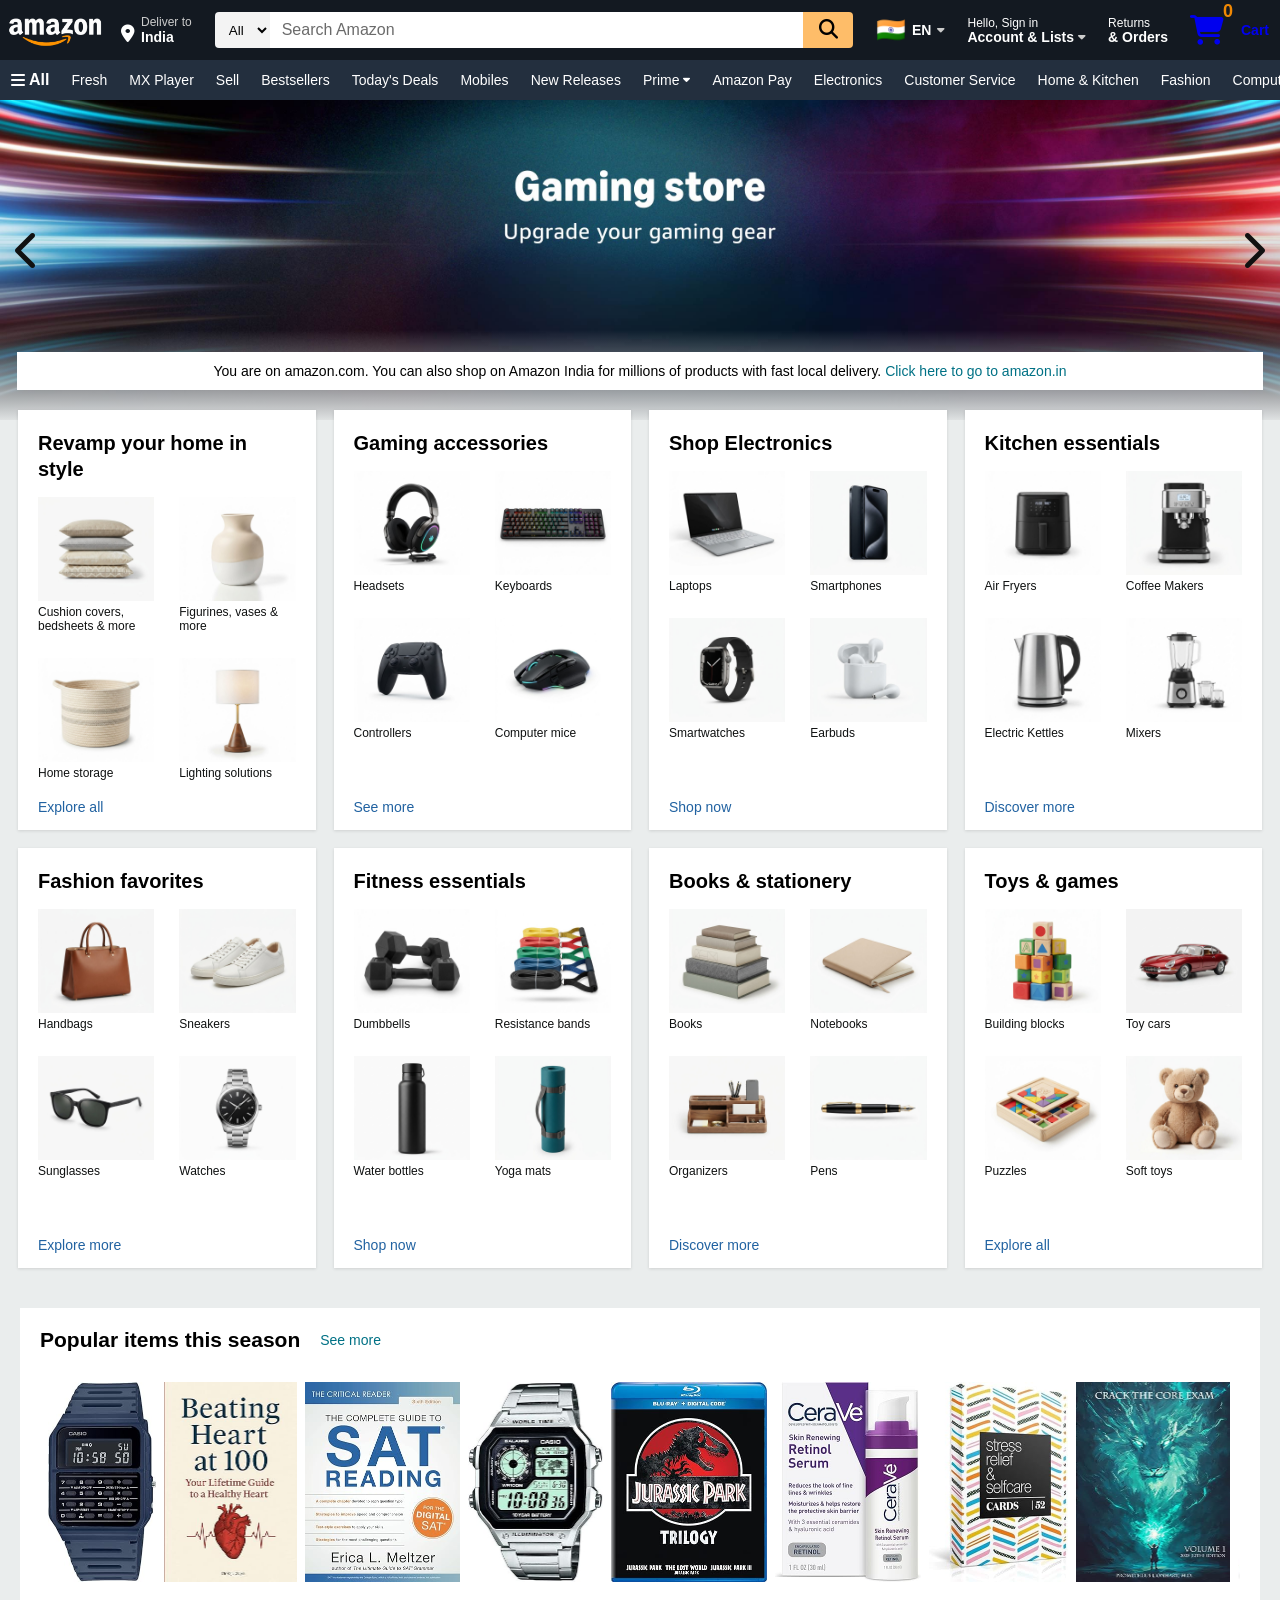
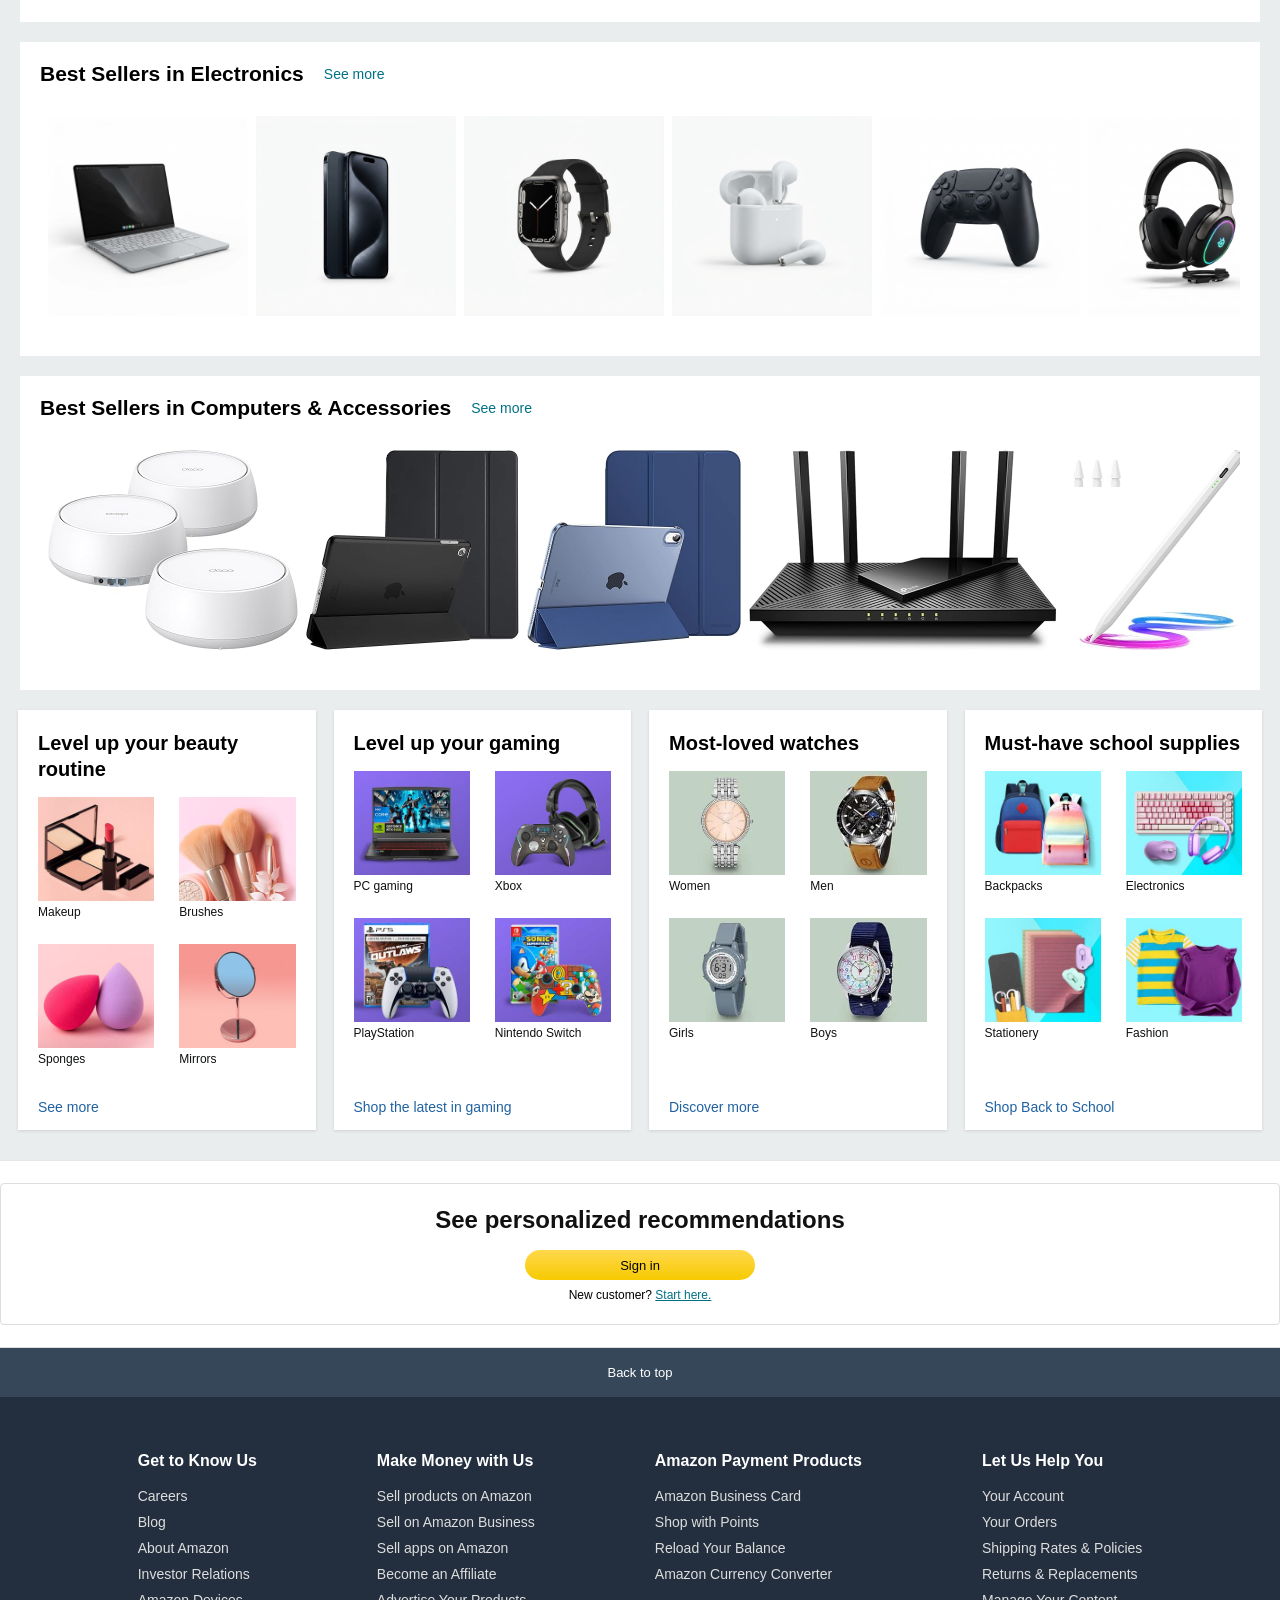
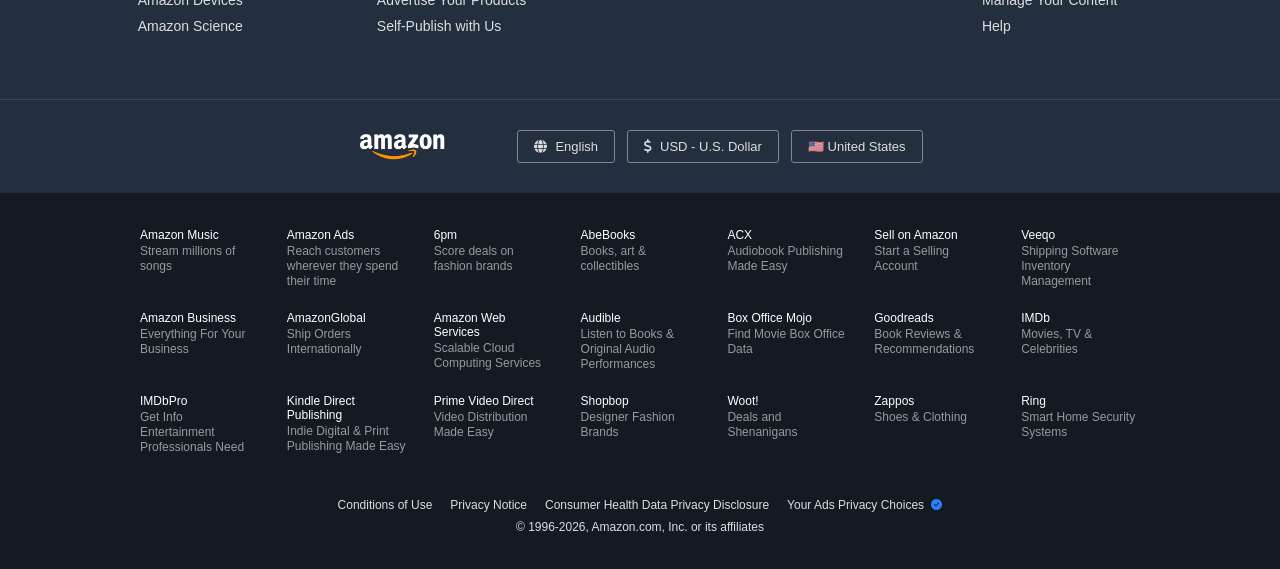
==== index.html @ 36f66cd0 "refactor: separate product data into dedicated products module" ====
<!DOCTYPE html>
<html lang="en">

<head>
    <meta charset="UTF-8">
    <meta name="viewport" content="width=device-width, initial-scale=1.0">
    <title>Amazon Clone</title>
    <link rel="stylesheet" href="css/common.css">
    <link rel="stylesheet" href="css/home.css">
    <link rel="stylesheet" href="https://cdnjs.cloudflare.com/ajax/libs/font-awesome/6.7.2/css/all.min.css">
</head>

<body>
    <!--Navbar Starts-->
    <div class="navbar">
        <div class="nav-logo border">
            <a href="#">
                <img src="assets/icons/amazon_logo.png" alt="Amazon Logo">
            </a>
        </div>

        <div class="nav-address nav-box border">

            <div class="address-icon">
                <i class="fa-solid fa-location-dot"></i>
            </div>

            <div class="address-text">

                <p class="add-first">
                    Deliver to
                </p>

                <p class="add-second">
                    India
                </p>

            </div>

        </div>

        <div class="nav-search">
            <select class="search-select">
                <option>All</option>
                <option>Electronics</option>
                <option>Books</option>
            </select>

            <input type="text" class="search-input" placeholder="Search Amazon">

            <button class="search-button">
                <i class="fa-solid fa-magnifying-glass"></i>
            </button>
        </div>

        <div class="nav-language nav-box border">
            <span class="lang-icon">
                🇮🇳
            </span>
            <span class="lang-text">EN</span>
            <span class="lang-dropdown">
                <i class="fa-solid fa-caret-down"></i>
            </span>

        </div>

        <div class="nav-item nav-box border">

            <p class="nav-small">
                Hello, Sign in
            </p>

            <p class="nav-large">
                <span>Account & Lists</span>
                <i class="fa-solid fa-caret-down"></i>
            </p>

        </div>

        <div class="nav-item nav-box border">

            <p class="nav-small">
                Returns
            </p>

            <p class="nav-large">
                & Orders
            </p>

        </div>

        <a href="cart.html" class="nav-cart nav-box border">

            <i class="fa-solid fa-cart-shopping"></i>

            <span id="cartCount" class="cart-count">
                0
            </span>

            <span class="cart-text">
                Cart
            </span>

        </a>


    </div>
    <!-- Navbar Ends -->

    <!-- Panel Starts here-->
    <div class="panel">
        <div class="panel-all border">
            <i class="fa-solid fa-bars"></i>
            <span>All</span>
        </div>
        <div class="panel-links">
            <div class="panel-option border">
                <span>Fresh</span>
            </div>
            <div class="panel-option border">
                <span>MX Player</span>
            </div>
            <div class="panel-option border">
                <span>Sell</span>
            </div>
            <div class="panel-option border">
                <span>Bestsellers</span>
            </div>
            <div class="panel-option border">
                <span>Today's Deals</span>
            </div>
            <div class="panel-option border">
                <span>Mobiles</span>
            </div>
            <div class="panel-option border">
                <span>New Releases</span>
            </div>
            <div class="panel-option border">
                <span>Prime</span>
                <i class="fa-solid fa-caret-down"></i>
            </div>
            <div class="panel-option border">
                <span>Amazon Pay</span>
            </div>
            <div class="panel-option border">
                <span>Electronics</span>
            </div>
            <div class="panel-option border">
                <span>Customer Service</span>
            </div>
            <div class="panel-option border">
                <span>Home & Kitchen</span>
            </div>
            <div class="panel-option border">
                <span>Fashion</span>
            </div>
            <div class="panel-option border">
                <span>Computers</span>
            </div>
            <div class="panel-option border">
                <span>Toys & Games</span>
            </div>
        </div>
    </div>
    <!-- Panel Ends here -->

    <!-- Hero Wrapper Starts -->
    <div class="hero-wrapper">
        <div class="hero-section">
            <div class="hero-slider" id="hero-slider">
                <div class="hero-slide" id="last-clone">
                    <img src="assets/banners/hero-toys.webp" class="hero-image">
                </div>
                <div class="hero-slide">
                    <img src="assets/banners/hero-gaming.webp" class="hero-image">
                </div>
                <div class="hero-slide">
                    <img src="assets/banners/hero-kitchen.webp" class="hero-image">
                </div>
                <div class="hero-slide">
                    <img src="assets/banners/hero-school.webp" class="hero-image">
                </div>
                <div class="hero-slide">
                    <img src="assets/banners/hero-toys.webp" class="hero-image">
                </div>
                <div class="hero-slide" id="first-clone">
                    <img src="assets/banners/hero-gaming.webp" class="hero-image">
                </div>
            </div>
            <button id="hero-left" class="hero-left">
                <i class="fa-solid fa-chevron-left"></i>
            </button>
            <button id="hero-right" class="hero-right">
                <i class="fa-solid fa-chevron-right"></i>
            </button>
        </div>
    </div>
    <div class="hero-message">
        <p>
            You are on amazon.com. You can also shop on Amazon India for millions of products with fast local delivery.
            <a href="#">Click here to go to amazon.in</a>
        </p>
    </div>

    <!-- Shop Section Starts here -->
    <div class="shop-section">
        <div class="shop-box">

            <h2 class="box-title">
                Revamp your home in style
            </h2>

            <div class="box-grid">

                <a href="#" class="box-item">
                    <img src="assets/categories/home-cushions.jpg" alt="Cushion Covers">
                    <p>Cushion covers, bedsheets & more</p>
                </a>

                <a href="#" class="box-item">
                    <img src="assets/categories/home-vase.jpg" alt="Decorative Vase">
                    <p>Figurines, vases & more</p>
                </a>

                <a href="#" class="box-item">
                    <img src="assets/categories/home-storage.jpg" alt="Home Storage">
                    <p>Home storage</p>
                </a>

                <a href="#" class="box-item">
                    <img src="assets/categories/home-lamp.jpg" alt="Lighting">
                    <p>Lighting solutions</p>
                </a>

            </div>

            <a href="#" class="box-footer">
                Explore all
            </a>

        </div>

        <div class="shop-box">
            <h2 class="box-title">
                Gaming accessories
            </h2>

            <div class="box-grid">

                <a href="#" class="box-item">
                    <img src="assets/categories/gaming-headset.jpg" alt="Gaming Headset">
                    <p>Headsets</p>
                </a>

                <a href="#" class="box-item">
                    <img src="assets/categories/gaming-keyboard.jpg" alt="Gaming Keyboard">
                    <p>Keyboards</p>
                </a>

                <a href="#" class="box-item">
                    <img src="assets/categories/gaming-controller.jpg" alt="Gaming Controller">
                    <p>Controllers</p>
                </a>

                <a href="#" class="box-item">
                    <img src="assets/categories/gaming-mouse.jpg" alt="Gaming Mouse">
                    <p>Computer mice</p>
                </a>

            </div>

            <a href="#" class="box-footer">
                See more
            </a>


        </div>
        <div class="shop-box">
            <h2 class="box-title">
                Shop Electronics
            </h2>

            <div class="box-grid">

                <a href="#" class="box-item">
                    <img src="assets/categories/electronics-laptop.jpg" alt="">
                    <p>Laptops</p>
                </a>

                <a href="#" class="box-item">
                    <img src="assets/categories/electronics-smartphone.jpg" alt="">
                    <p>Smartphones</p>
                </a>

                <a href="#" class="box-item">
                    <img src="assets/categories/electronics-smartwatch.jpg" alt="">
                    <p>Smartwatches</p>
                </a>

                <a href="#" class="box-item">
                    <img src="assets/categories/electronics-earbuds.jpg" alt="">
                    <p>Earbuds</p>
                </a>

            </div>

            <a href="#" class="box-footer">
                Shop now
            </a>


        </div>
        <div class="shop-box">
            <h2 class="box-title">
                Kitchen essentials
            </h2>

            <div class="box-grid">

                <a href="#" class="box-item">
                    <img src="assets/categories/appliance-air-fryer.jpg" alt="">
                    <p>Air Fryers</p>
                </a>

                <a href="#" class="box-item">
                    <img src="assets/categories/appliance-coffee-maker.jpg" alt="">
                    <p>Coffee Makers</p>
                </a>

                <a href="#" class="box-item">
                    <img src="assets/categories/appliance-kettle.jpg" alt="">
                    <p>Electric Kettles</p>
                </a>

                <a href="#" class="box-item">
                    <img src="assets/categories/appliance-mixer.jpg" alt="">
                    <p>Mixers</p>
                </a>

            </div>

            <a href="#" class="box-footer">
                Discover more
            </a>

        </div>
        <div class="shop-box">
            <h2 class="box-title">
                Fashion favorites
            </h2>

            <div class="box-grid">

                <a href="#" class="box-item">
                    <img src="assets/categories/fashion-handbag.jpg" alt="">
                    <p>Handbags</p>
                </a>

                <a href="#" class="box-item">
                    <img src="assets/categories/fashion-sneakers.jpg" alt="">
                    <p>Sneakers</p>
                </a>

                <a href="#" class="box-item">
                    <img src="assets/categories/fashion-sunglasses.jpg" alt="">
                    <p>Sunglasses</p>
                </a>

                <a href="#" class="box-item">
                    <img src="assets/categories/fashion-watch.jpg" alt="">
                    <p>Watches</p>
                </a>

            </div>

            <a href="#" class="box-footer">
                Explore more
            </a>


        </div>
        <div class="shop-box">
            <h2 class="box-title">
                Fitness essentials
            </h2>

            <div class="box-grid">

                <a href="#" class="box-item">
                    <img src="assets/categories/fitness-dumbbells.jpg" alt="Dumbbells">
                    <p>Dumbbells</p>
                </a>

                <a href="#" class="box-item">
                    <img src="assets/categories/fitness-resistance-bands.jpg" alt="Resistance Bands">
                    <p>Resistance bands</p>
                </a>

                <a href="#" class="box-item">
                    <img src="assets/categories/fitness-water-bottle.jpg" alt="Water Bottle">
                    <p>Water bottles</p>
                </a>

                <a href="#" class="box-item">
                    <img src="assets/categories/fitness-yoga-mat.jpg" alt="Yoga Mat">
                    <p>Yoga mats</p>
                </a>

            </div>

            <a href="#" class="box-footer">
                Shop now
            </a>


        </div>
        <div class="shop-box">
            <h2 class="box-title">
                Books & stationery
            </h2>

            <div class="box-grid">

                <a href="#" class="box-item">
                    <img src="assets/categories/books-hardcover.jpg" alt="">
                    <p>Books</p>
                </a>

                <a href="#" class="box-item">
                    <img src="assets/categories/books-notebook.jpg" alt="">
                    <p>Notebooks</p>
                </a>


                <a href="#" class="box-item">
                    <img src="assets/categories/books-organizer.jpg" alt="">
                    <p>Organizers</p>
                </a>


                <a href="#" class="box-item">

                    <img src="assets/categories/books-pen.jpg" alt="">
                    <p>Pens</p>
                </a>


            </div>

            <a href="#" class="box-footer">
                Discover more
            </a>

        </div>
        <div class="shop-box">
            <h2 class="box-title">
                Toys & games
            </h2>

            <div class="box-grid">

                <a href="#" class="box-item">
                    <img src="assets/categories/toys-blocks.jpg" alt="">
                    <p>Building blocks</p>
                </a>

                <a href="#" class="box-item">
                    <img src="assets/categories/toys-car.jpg" alt="">
                    <p>Toy cars</p>
                </a>


                <a href="#" class="box-item">
                    <img src="assets/categories/toys-puzzle.jpg" alt="">
                    <p>Puzzles</p>
                </a>


                <a href="#" class="box-item">
                    <img src="assets/categories/toys-teddy.jpg" alt="">
                    <p>Soft toys</p>
                </a>


            </div>

            <a href="#" class="box-footer">

                Explore all
            </a>


        </div>
    </div>
    <!-- Shop Section Ends here -->

    <!-- Product Slider Starts -->
    <section class="product-slider">
        <div class="slider-header">
            <h2>Popular items this season</h2>
            <a href="#">See more</a>
        </div>

        <button class="slider-btn slider-left" id="popular-left">
            &#10094;
        </button>

        <div class="slider-track" id="popular-slider">

            <img src="assets/carousel/2.jpg" alt="">
            <img src="assets/carousel/3.jpg" alt="">
            <img src="assets/carousel/4.jpg" alt="">
            <img src="assets/carousel/5.jpg" alt="">
            <img src="assets/carousel/6.jpg" alt="">
            <img src="assets/carousel/7.jpg" alt="">
            <img src="assets/carousel/1.jpg" alt="">
            <img src="assets/carousel/8.jpg" alt="">
            <img src="assets/carousel/9.jpg" alt="">
            <img src="assets/carousel/10.jpg" alt="">
            <img src="assets/carousel/11.jpg" alt="">
            <img src="assets/carousel/12.jpg" alt="">
            <img src="assets/carousel/13.jpg" alt="">

        </div>

        <button class="slider-btn slider-right" id="popular-right">
            &#10095;
        </button>

    </section>

    <section class="product-slider">
        <div class="slider-header">
            <h2>Best Sellers in Electronics</h2>
            <a href="#">See more</a>
        </div>

        <button class="slider-btn slider-left" id="electronics-left">
            &#10094;
        </button>

        <div class="slider-track" id="electronics-slider">

            <img src="assets/categories/electronics-laptop.jpg" alt="">
            <img src="assets/categories/electronics-smartphone.jpg" alt="">
            <img src="assets/categories/electronics-smartwatch.jpg" alt="">
            <img src="assets/categories/electronics-earbuds.jpg" alt="">
            <img src="assets/categories/gaming-controller.jpg" alt="">
            <img src="assets/categories/gaming-headset.jpg" alt="">
            <img src="assets/categories/gaming-keyboard.jpg" alt="">
            <img src="assets/categories/gaming-mouse.jpg" alt="">

        </div>

        <button class="slider-btn slider-right" id="electronics-right">
            &#10095;
        </button>

    </section>

    <section class="product-slider">
        <div class="slider-header">
            <h2>Best Sellers in Computers & Accessories</h2>
            <a href="#">See more</a>
        </div>

        <button class="slider-btn slider-left" id="computers-left">
            &#10094;
        </button>

        <div class="slider-track" id="computers-slider">
            <img src="assets/carousel/14.jpg" alt="">
            <img src="assets/carousel/15.jpg" alt="">
            <img src="assets/carousel/16.jpg" alt="">
            <img src="assets/carousel/17.jpg" alt="">
            <img src="assets/ciarousel/18.jpg" alt="">
            <img src="assets/carousel/19.jpg" alt="">
            <img src="assets/carousel/20.jpg" alt="">
            <img src="assets/carousel/21.jpg" alt="">
            <img src="assets/carousel/22.jpg" alt="">
            <img src="assets/carousel/23.jpg" alt="">
            <img src="assets/carousel/24.jpg" alt="">
            <img src="assets/carousel/25.jpg" alt="">
            <img src="assets/carousel/26.jpg" alt="">
            <img src="assets/carousel/27.jpg" alt="">
            <img src="assets/carousel/28.jpg" alt="">
            <img src="assets/carousel/29.jpg" alt="">
            <img src="assets/carousel/30.jpg" alt="">
            <img src="assets/carousel/31.jpg" alt="">
            <img src="assets/carousel/32.jpg" alt="">
            <img src="assets/carousel/33.jpg" alt="">
            <img src="assets/carousel/34.jpg" alt="">
            <img src="assets/carousel/35.jpg" alt="">
            <img src="assets/carousel/36.jpg" alt="">

        </div>

        <button class="slider-btn slider-right" id="computers-right">
            &#10095;
        </button>

    </section>

    <!-- Product Slider Ends -->

    <!-- Shop section-->
    <section class="shop-section">
        <div class="shop-box">
            <h2 class="box-title">Level up your beauty routine</h2>

            <div class="box-grid">

                <a href="#" class="box-item">
                    <img src="assets/categories/boxes/makeup.jpg" alt="">
                    <p>Makeup</p>
                </a>

                <a href="#" class="box-item">
                    <img src="assets/categories/boxes/brushes.jpg" alt="">
                    <p>Brushes</p>
                </a>

                <a href="#" class="box-item">
                    <img src="assets/categories/boxes/sponges.jpg" alt="">
                    <p>Sponges</p>
                </a>

                <a href="#" class="box-item">
                    <img src="assets/categories/boxes/mirrors.jpg" alt="">
                    <p>Mirrors</p>
                </a>

            </div>

            <a href="#" class="box-footer">See more</a>
        </div>

        <div class="shop-box">
            <h2 class="box-title">Level up your gaming</h2>

            <div class="box-grid">

                <a href="#" class="box-item">
                    <img src="assets/categories/boxes/pc-gaming.jpg" alt="">
                    <p>PC gaming</p>
                </a>

                <a href="#" class="box-item">
                    <img src="assets/categories/boxes/xbox.jpg" alt="">
                    <p>Xbox</p>
                </a>

                <a href="#" class="box-item">
                    <img src="assets/categories/boxes/playstation.jpg" alt="">
                    <p>PlayStation</p>
                </a>

                <a href="#" class="box-item">
                    <img src="assets/categories/boxes/nintendo-switch.jpg" alt="">
                    <p>Nintendo Switch</p>
                </a>

            </div>

            <a href="#" class="box-footer">Shop the latest in gaming</a>
        </div>

        <div class="shop-box">
            <h2 class="box-title">Most-loved watches</h2>

            <div class="box-grid">

                <a href="#" class="box-item">
                    <img src="assets/categories/boxes/women.jpg" alt="">
                    <p>Women</p>
                </a>

                <a href="#" class="box-item">
                    <img src="assets/categories/boxes/men.jpg" alt="">
                    <p>Men</p>
                </a>

                <a href="#" class="box-item">
                    <img src="assets/categories/boxes/girls.jpg" alt="">
                    <p>Girls</p>
                </a>

                <a href="#" class="box-item">
                    <img src="assets/categories/boxes/boys.jpg" alt="">
                    <p>Boys</p>
                </a>

            </div>

            <a href="#" class="box-footer">Discover more</a>
        </div>

        <div class="shop-box">
            <h2 class="box-title">Must-have school supplies</h2>

            <div class="box-grid">

                <a href="#" class="box-item">
                    <img src="assets/categories/boxes/backpacks.jpg" alt="">
                    <p>Backpacks</p>
                </a>

                <a href="#" class="box-item">
                    <img src="assets/categories/boxes/electronics.jpg" alt="">
                    <p>Electronics</p>
                </a>

                <a href="#" class="box-item">
                    <img src="assets/categories/boxes/stationery.jpg" alt="">
                    <p>Stationery</p>
                </a>

                <a href="#" class="box-item">
                    <img src="assets/categories/boxes/fashion.jpg" alt="">
                    <p>Fashion</p>
                </a>

            </div>

            <a href="#" class="box-footer">Shop Back to School</a>
        </div>

    </section>
    <section class="signin-section">
        <div class="signin-box">
            <h2>See personalized recommendations</h2>
            <button>Sign in</button>
            <p>
                New customer?
                <a href="#">Start here.</a>
            </p>
        </div>
    </section>
    <!-- ================= FOOTER ================= -->
    <footer>
        <div class="back-to-top">
            Back to top
        </div>
        <div class="footer-main">
            <div class="footer-column">
                <h3>Get to Know Us</h3>
                <a href="#">Careers</a>
                <a href="#">Blog</a>
                <a href="#">About Amazon</a>
                <a href="#">Investor Relations</a>
                <a href="#">Amazon Devices</a>
                <a href="#">Amazon Science</a>
            </div>
            <div class="footer-column">
                <h3>Make Money with Us</h3>
                <a href="#">Sell products on Amazon</a>
                <a href="#">Sell on Amazon Business</a>
                <a href="#">Sell apps on Amazon</a>
                <a href="#">Become an Affiliate</a>
                <a href="#">Advertise Your Products</a>
                <a href="#">Self-Publish with Us</a>
            </div>
            <div class="footer-column">
                <h3>Amazon Payment Products</h3>
                <a href="#">Amazon Business Card</a>
                <a href="#">Shop with Points</a>
                <a href="#">Reload Your Balance</a>
                <a href="#">Amazon Currency Converter</a>
            </div>
            <div class="footer-column">
                <h3>Let Us Help You</h3>
                <a href="#">Your Account</a>
                <a href="#">Your Orders</a>
                <a href="#">Shipping Rates & Policies</a>
                <a href="#">Returns & Replacements</a>
                <a href="#">Manage Your Content</a>
                <a href="#">Help</a>
            </div>
        </div>
        <div class="footer-middle">
            <div class="footer-logo">
                <img src="assets/icons/amazon_logo.png" alt="Amazon Logo">
            </div>
            <div class="footer-options">
                <button class="footer-btn">
                    <i class="fa-solid fa-globe"></i>
                    English
                </button>
                <button class="footer-btn">
                    <i class="fa-solid fa-dollar-sign"></i>
                    USD - U.S. Dollar
                </button>
                <button class="footer-btn">
                    🇺🇸 United States
                </button>
            </div>
        </div>
        <div class="footer-services">
            <div class="services-grid">
                <div class="service">
                    <h4>Amazon Music</h4>
                    <p>Stream millions of songs</p>
                </div>
                <div class="service">
                    <h4>Amazon Ads</h4>
                    <p>Reach customers wherever they spend their time</p>
                </div>
                <div class="service">
                    <h4>6pm</h4>
                    <p>Score deals on fashion brands</p>
                </div>
                <div class="service">
                    <h4>AbeBooks</h4>
                    <p>Books, art & collectibles</p>
                </div>
                <div class="service">
                    <h4>ACX</h4>
                    <p>Audiobook Publishing Made Easy</p>
                </div>
                <div class="service">
                    <h4>Sell on Amazon</h4>
                    <p>Start a Selling Account</p>
                </div>
                <div class="service">
                    <h4>Veeqo</h4>
                    <p>Shipping Software Inventory Management</p>
                </div>
                <div class="service">
                    <h4>Amazon Business</h4>
                    <p>Everything For Your Business</p>
                </div>
                <div class="service">
                    <h4>AmazonGlobal</h4>
                    <p>Ship Orders Internationally</p>
                </div>
                <div class="service">
                    <h4>Amazon Web Services</h4>
                    <p>Scalable Cloud Computing Services</p>
                </div>
                <div class="service">
                    <h4>Audible</h4>
                    <p>Listen to Books & Original Audio Performances</p>
                </div>
                <div class="service">
                    <h4>Box Office Mojo</h4>
                    <p>Find Movie Box Office Data</p>
                </div>
                <div class="service">
                    <h4>Goodreads</h4>
                    <p>Book Reviews & Recommendations</p>
                </div>
                <div class="service">
                    <h4>IMDb</h4>
                    <p>Movies, TV & Celebrities</p>
                </div>
                <div class="service">
                    <h4>IMDbPro</h4>
                    <p>Get Info Entertainment Professionals Need</p>
                </div>
                <div class="service">
                    <h4>Kindle Direct Publishing</h4>
                    <p>Indie Digital & Print Publishing Made Easy</p>
                </div>
                <div class="service">
                    <h4>Prime Video Direct</h4>
                    <p>Video Distribution Made Easy</p>
                </div>
                <div class="service">
                    <h4>Shopbop</h4>
                    <p>Designer Fashion Brands</p>
                </div>
                <div class="service">
                    <h4>Woot!</h4>
                    <p>Deals and Shenanigans</p>
                </div>
                <div class="service">
                    <h4>Zappos</h4>
                    <p>Shoes & Clothing</p>
                </div>
                <div class="service">
                    <h4>Ring</h4>
                    <p>Smart Home Security Systems</p>
                </div>
            </div>
        </div>
        <div class="footer-bottom">
            <div class="footer-bottom-links">
                <a href="#">Conditions of Use</a>
                <a href="#">Privacy Notice</a>
                <a href="#">Consumer Health Data Privacy Disclosure</a>
                <a href="#">Your Ads Privacy Choices <i class="fa-solid fa-circle-check"></i></a>
            </div>
            <p>
                © 1996-2026, Amazon.com, Inc. or its affiliates
            </p>
        </div>
    </footer>
    <script src="js/products.js"></script>
    <script src="js/common.js"></script>
    <script src="js/home.js"></script>
</body>

</html>
---- css/common.css ----
body {
   
    font-family: Arial, Helvetica, sans-serif;
}
* {
    margin: 0;
    padding: 0;
    box-sizing: border-box;
}
/*           NAVBAR            */
.navbar {
    display: flex;
    height: 60px;
    background-color: #131921;
    color: white;
}
.nav-logo{
    width:110px;
    height:60px;
    padding-top:4px;
    display:flex;
    justify-content:center;
    align-items:center;
}
.nav-logo a{
    display:flex;
    justify-content:center;
    align-items:center;
    width:100%;
    height:100%;
}
.nav-logo img{
    width:98px;
    height:auto;
    object-fit:contain;
    display:block;
}
.border {
    border: 1.5px solid transparent;
    border-radius: 2px;
}

.border:hover {
    border: 1.5px solid white;
    border-radius: 2px;

}

.nav-address{
    display:flex;
    align-items:center;
    padding:0 10px;
    cursor:pointer;
}.address-icon{
    color:white;
    font-size:18px;
    margin-right:6px;
    margin-top:8px;
}
.address-text{
    display:flex;
    flex-direction:column;
}
.add-first {
    color: #cccccc;
    font-size: 0.75rem;
}
.add-second {
    color: white;
    font-size: 0.875rem;
    font-weight: bold;
}
.nav-search {
    border: 2px solid transparent;
    display: flex;
    flex-grow: 1;
    height: 40px;
    margin: 0 10px;
    align-self: center;

}

.search-select {
    width: 55px;
    border: none;
    border-top-left-radius: 4px;
    border-bottom-left-radius: 4px;
    text-align: center;
    background-color: #f3f3f3;
    cursor: pointer;
}

.search-input {
    flex-grow: 1;
    border: none;
    padding: 0 12px;
    font-size: 1rem;
}

.search-input::placeholder {
    color: #6b6b6b;
}

.search-button {
    width: 50px;
    border: none;
    background-color: #febd69;
    border-top-right-radius: 4px;
    border-bottom-right-radius: 4px;
    font-size: 1.2rem;
    cursor: pointer;
}

.nav-search:hover {
    border-color: #f3a847;

}

.nav-language {
    display: flex;
    align-items: center;
    padding: 0 10px;
    cursor: pointer;
    gap: 6px;
    justify-content: center;
}

.lang-icon {
    font-size: 1.5rem;
}

.lang-text {
    font-weight: bold;
    font-size: 0.875rem;
}

.lang-dropdown {

    font-size: 0.75rem;
    color: #cccccc;
}

.nav-large {
    display: flex;
    align-items: center;
    justify-content: flex-start;
    gap: 4px;
    font-size: 14px;
    font-weight: 700;
    line-height: 15px;
}

.nav-large i {
    font-size: 0.75rem;
    color: #cccccc;
}

.nav-item {
    height: 60px;
    display: flex;
    flex-direction: column;
    justify-content: center;
    align-items: flex-start;
    padding: 0 10px;
    cursor: pointer;
    text-align: left;
}

.nav-small {
    font-size: 0.75rem;
    line-height:14px;
}

.nav-cart {
    display: flex;
    align-items: center;
    justify-content: center;
    padding: 0 10px;
    gap: 5px;
    cursor: pointer;
}
.cart-count{
    color:#F08804;
    font-size:18px;
    font-weight:700;
    margin-left:-6px;
    margin-right:3px;
    align-self:flex-start;
}
.cart-text {
    font-size: 0.875rem;
    font-weight: bold;


}

.nav-cart i {
    font-size: 30px;
}


.nav-box {
    height: 60px;
}
/*          NAVBAR           */
/*            PANEL          */
.panel {
    height: 40px;
    background-color: #232f3e;
    color: white;

    display: flex;
    align-items: center;
}

.panel-all {
    display: flex;
    align-items: center;
    gap: 4px;
    height: 100%;
    padding: 0 10px;
    cursor: pointer;

    font-weight: 600;

}

.panel-links {
    display: flex;
    align-items: center;
    height: 100%;
    flex-grow: 1;
}

.panel-option {
    display: flex;
    align-items: center;
    height: 100%;
    padding: 0 10px;
    cursor: pointer;
    font-size: 0.875rem;
    white-space: nowrap;
    gap: 4px;
}

.panel-option i {
    font-size: 0.7rem;
}
/*==========PANEL===========*/

/*================ FOOTER =================*/
.back-to-top{
    height:49px;
    background:#37475A;
    color:white;
    display:flex;
    justify-content:center;
    align-items:center;
    font-size:13px;
    cursor:pointer;
    transition:.2s;
}
.back-to-top:hover{
    background:#485769;
}
.footer-main{
    background:#232F3E;
    color:white;
    display:flex;
    justify-content:center;
    gap:120px;
    padding:55px 60px;
}
.footer-column{
    display:flex;
    flex-direction:column;
}
.footer-column h3{
    font-size:16px;
    font-weight:700;
    margin-bottom:18px;
}
.footer-column a{
    color:#DDDDDD;
    text-decoration:none;
    font-size:14px;
    margin-bottom:10px;
}
.footer-column a:hover{
    text-decoration:underline;
}
.footer-middle{
    background: #232F3E;
    border-top:1px solid #3a4553;
    display:flex;
    justify-content:center;
    align-items:center;
    gap:70px;
    padding: 30px 20px;
}
.footer-logo{
    display:flex;
    justify-content:center;
    align-items:center;
}
.footer-logo img{
    width:90px;
    height:auto;
    display: block;
}
.footer-options{
    display:flex;
    gap:12px;
}
.footer-btn{
    background:transparent;
    color:#DDD;
    border:1px solid #848688;
    border-radius:3px;
    padding: 8px 16px;
    cursor:pointer;
    font-size:13px;
    font-weight:400;
    display:flex;
    align-items:center;
    gap:8px;
}
.footer-btn:hover{
    border-color:white;
}
.footer-links{
    gap:90px;
}
.footer-services{
    background:#131A22;
    padding:35px 0 25px;
}
.services-grid{
    width:1000px;
    margin:auto;
    display:grid;
    grid-template-columns:repeat(7,1fr);
    gap:22px 28px;
}
.service{
    cursor:pointer
}
.service h4{
    color:white;
    font-size:12px;
    font-weight:400;
    margin-bottom:2px;
}
.service p{
    color:#999;
    font-size:12px;
    line-height:1.25;
}
.service:hover h4, .service:hover p{
    text-decoration:underline;
}
.footer-bottom{
    background:#131A22;
    text-align:center;
    padding:18px 0 35px;
}
.footer-bottom-links{
    display:flex;
    justify-content: center;
    align-items: center;
    gap: 18px;
    flex-wrap: wrap;
    margin-bottom: 8px;
}
.footer-bottom-links a{
    color:#DDD;
    font-size:12px;
    text-decoration: none;
}
.footer-bottom-links a:hover{
    text-decoration: underline;
}
.footer-bottom p{
    color:#DDD;
    font-size: 12px;
}
.footer-bottom i{
    color:#2A7FFF;
    margin-left:4px;
    font-size:11px;
}
---- css/home.css ----
body{
     background: #eaeded;
     }     /*======HERO SECTION========*/
.hero-wrapper{
    background:#eaeded;
    position:relative;
}
.hero-section{
    position:relative;
    height:320px;
    overflow:hidden;
}
.hero-slider{
    display:flex;
    height:100%;
    transition:transform .45s ease;
}
.hero-slide{
    min-width:100%;
    height:100%;
}
.hero-image{
    width:100%;
    height:100%;
    object-fit:cover;
    object-position:center top;
    display:block;
}
.hero-left,
.hero-right{
    position:absolute;
    top:0;
    width:55px;
    height:300px;
    border:none;
    background:transparent;
    display:flex;
    justify-content:center;
    align-items:center;
    cursor:pointer;
    color:#111;
    font-size:2.5rem;
    z-index:20;
}
.hero-left{
    left:0;
}
.hero-right{
    right:0;
}
.hero-section::after{
    content:"";
    position:absolute;
    left:0;
    right:0;
    bottom:0;
    height:90px;
    background:linear-gradient(
        to bottom,
        rgba(234,237,237,0),
        rgba(234,237,237,.95)
    );
}
.hero-message{
    width:97.4%;
    height:38px;
    margin:-68px auto 0;
    background:white;
    display:flex;
    justify-content:center;
    align-items:center;
    position:relative;
    z-index:5;
    font-size:14px;
}
.hero-message a {
    color: #007185;
    text-decoration: none;
}
.hero-message a:hover {
    color: #c7511f;
    text-decoration: underline;
}
/*=========HERO SECTION=========*/

/*=========SHOP SECTION=========*/
.shop-section {
    position: relative;
    margin-top: 20px;
    z-index: 10;
    display: grid;
    grid-template-columns: repeat(4, 1fr);
    gap: 18px;
    padding: 0 18px 20px;
    background: transparent;
}

.shop-box {
    display: flex;
    flex-direction: column;
    height: 420px;
    background-color: #fff;
    padding: 20px 20px 15px;
    box-shadow:
        0 1px 3px rgba(0, 0, 0, .12);
}

.box-title {
    font-size: 20px;
    line-height: 26px;
    font-weight: 550;
    margin-bottom: 15px;
    transition: .2s;
}

.shop-box:hover {
    transform: translateY(-2px);
}

.box-grid {
    display: grid;
    grid-template-columns: repeat(2, 1fr);
    gap: 25px;
    flex-grow: 1;
    align-content: start;


}

.box-item {
    display: block;
    text-decoration: none;
    color: #0f1111;

}

.box-item img {
    width: 100%;
    height: 104px;
    object-fit: cover;
    background: white;
    transition: transform 0.25s ease;

}

.box-item:hover img {
    transform: scale(1.02);
}

.box-item p {
    font-size: 0.75rem;
    margin-top: 4px;

}

.box-footer {
    display: inline-block;
    margin-top: auto;
    color: #2162A1;
    text-decoration: none;
    font-size: 14px;

}

.box-footer:hover {
    color: #c7511f;
    text-decoration: underline;
}

img {

    display: block;

}

a {

    text-decoration: none;

}
/*=======SHOP SECTION=======*/
/* ---------- Product Slider ---------- */
.product-slider {
    position: relative;
    overflow: hidden;
    background: #fff;
    margin: 20px;
    padding: 20px 20px 30px;
}
.slider-header {
    display: flex;
    align-items: center;
    gap: 20px;
    margin-bottom: 20px;
}
.slider-header h2 {
    font-size: 21px;
    font-weight: 700;
}
.slider-header a {
    color: #007185;
    font-size: 14px;
}
.slider-header a:hover {
    color: #C7511F;
    text-decoration: underline;
}
.slider-container {
    position: relative;
}
.slider-track {
    margin-top: 10px;
    display: flex;
    gap: 8px;
    overflow-x: auto;
    scroll-behavior: smooth;
    scrollbar-width: none;
    padding: 10px 8px;
}
.slider-track::-webkit-scrollbar {
    display: none;
}
.slider-track img{
    height: 200px;
    width: auto;
    object-fit: contain;
    flex-shrink: 0;
    cursor: pointer;
    transition: .25s;
}
.slider-track img:hover{
    transform:scale(1.03);
}
.slider-btn {
    position: absolute;
    top: 50%;
    transform: translateY(-50%);
    width: 40px;
    height: 100px;
    border-radius:8px;
    border: none;
    background: white;
    font-size: 30px;
    color:#111;
    display:flex;
    justify-content: center;
    align-items: center;
    box-shadow: 0 2px 8px rgba(0, 0, 0, .2);
    cursor: pointer;
    z-index: 20;
    opacity: 0;
    transition: opacity .2s;
}
.slider-left {
    left: 0;
}
.slider-right {
    right: 0;
}
.slider-btn i {
    font-size: 22px;
}
.product-slider:hover .slider-btn {
    opacity: 1;
}

.signin-section{
    background:#fff;
    border-top:1px solid #E7E7E7;
    border-bottom:1px solid #DDD;
    margin-top:10px;
    margin-bottom:0;
    padding:22px 0;
}
.signin-box{
    width:100%;
    margin:auto;
    border:1px solid #DDDDDD;
    border-radius:4px;
    padding:22px 0;
    text-align: center;
}
.signin-box h2{
    font-size:24px;
    font-weight:700;
    color:#111;
    margin-bottom:16px;
}
.signin-box button{
    width:230px;
    height:30px;
    border:none;
    border-radius:18px;
    background:linear-gradient(to bottom,#FFD84D,#F7CA00);
    font-size:13px;
    cursor:pointer;
}
.signin-box button:hover{
    background:linear-gradient(to bottom,#F7D94C,#F2C200);
}
.signin-box p{
    margin-top:8px;
    font-size:12px;
}
.signin-box a{
    color:#007185;
    text-decoration:underline;
}
.signin-box a:hover{
    text-decoration:underline;
}
.footer-top{
    margin-top:0;
}
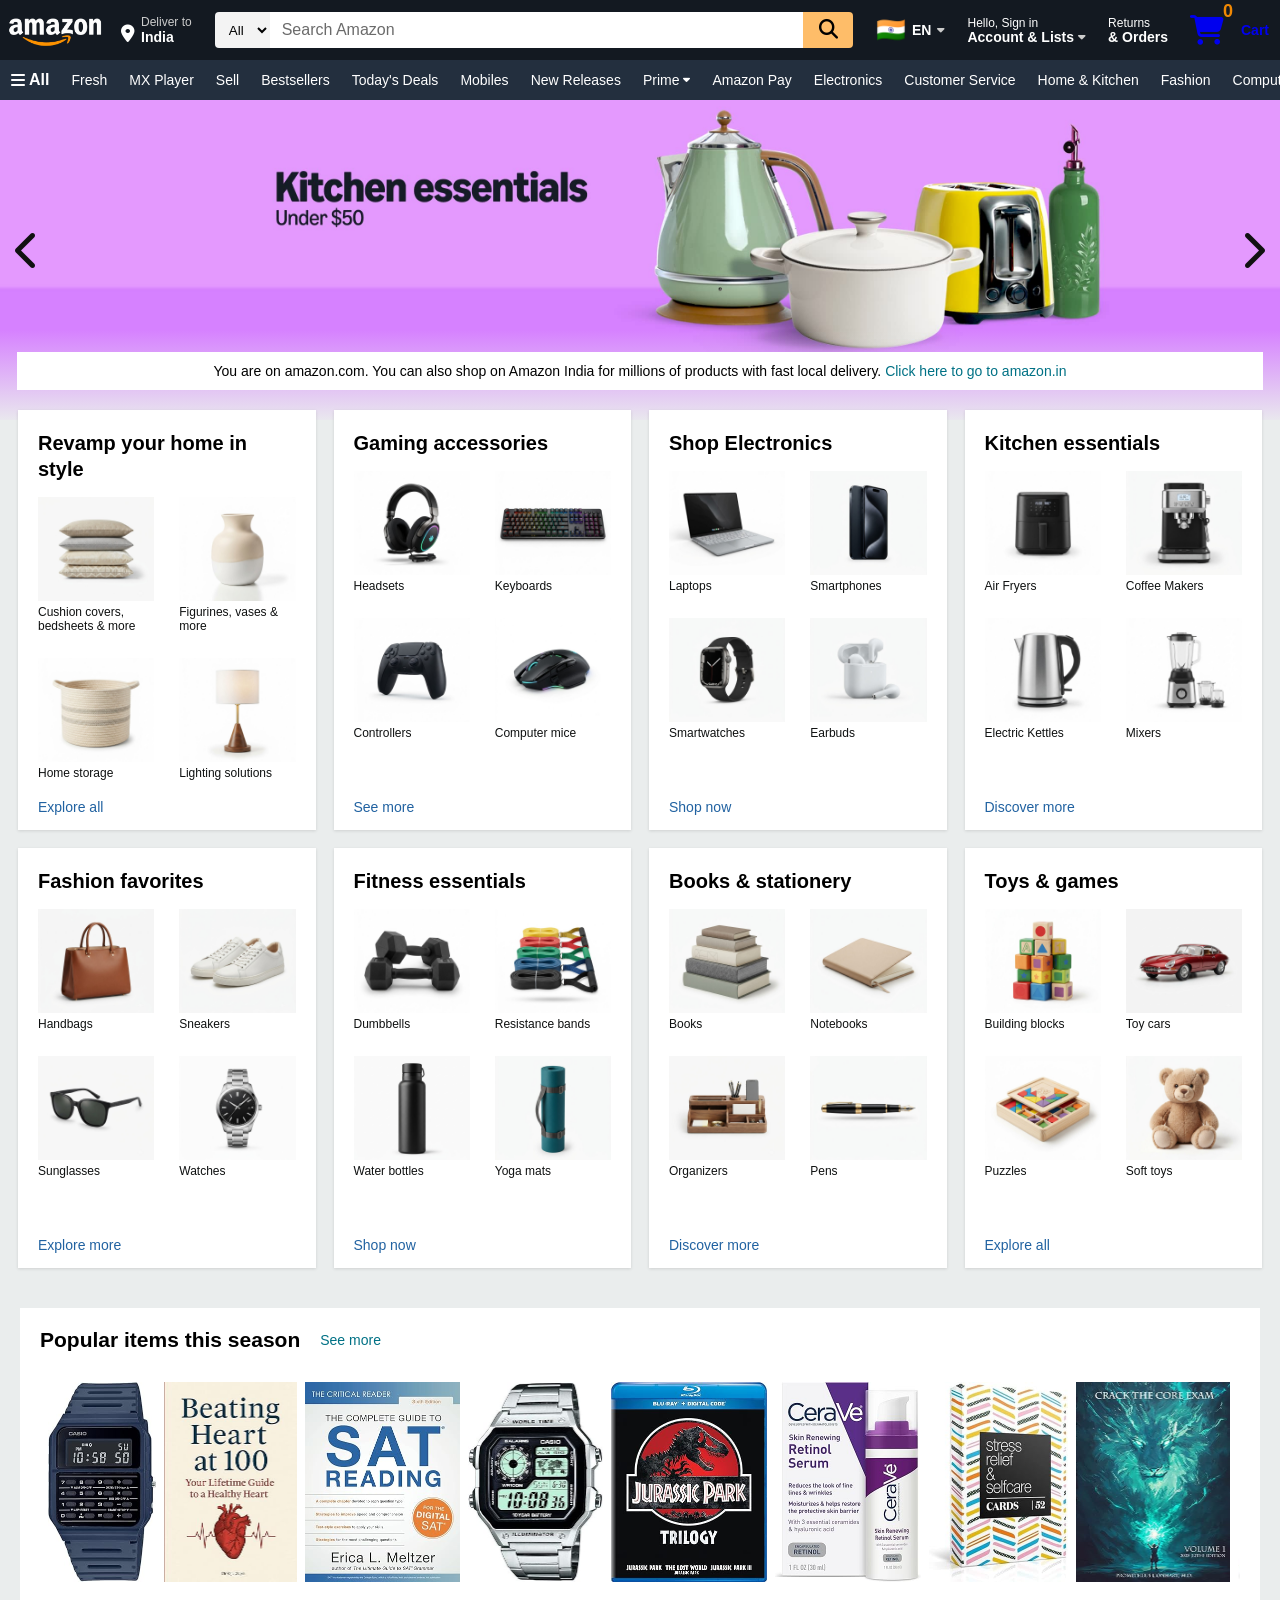
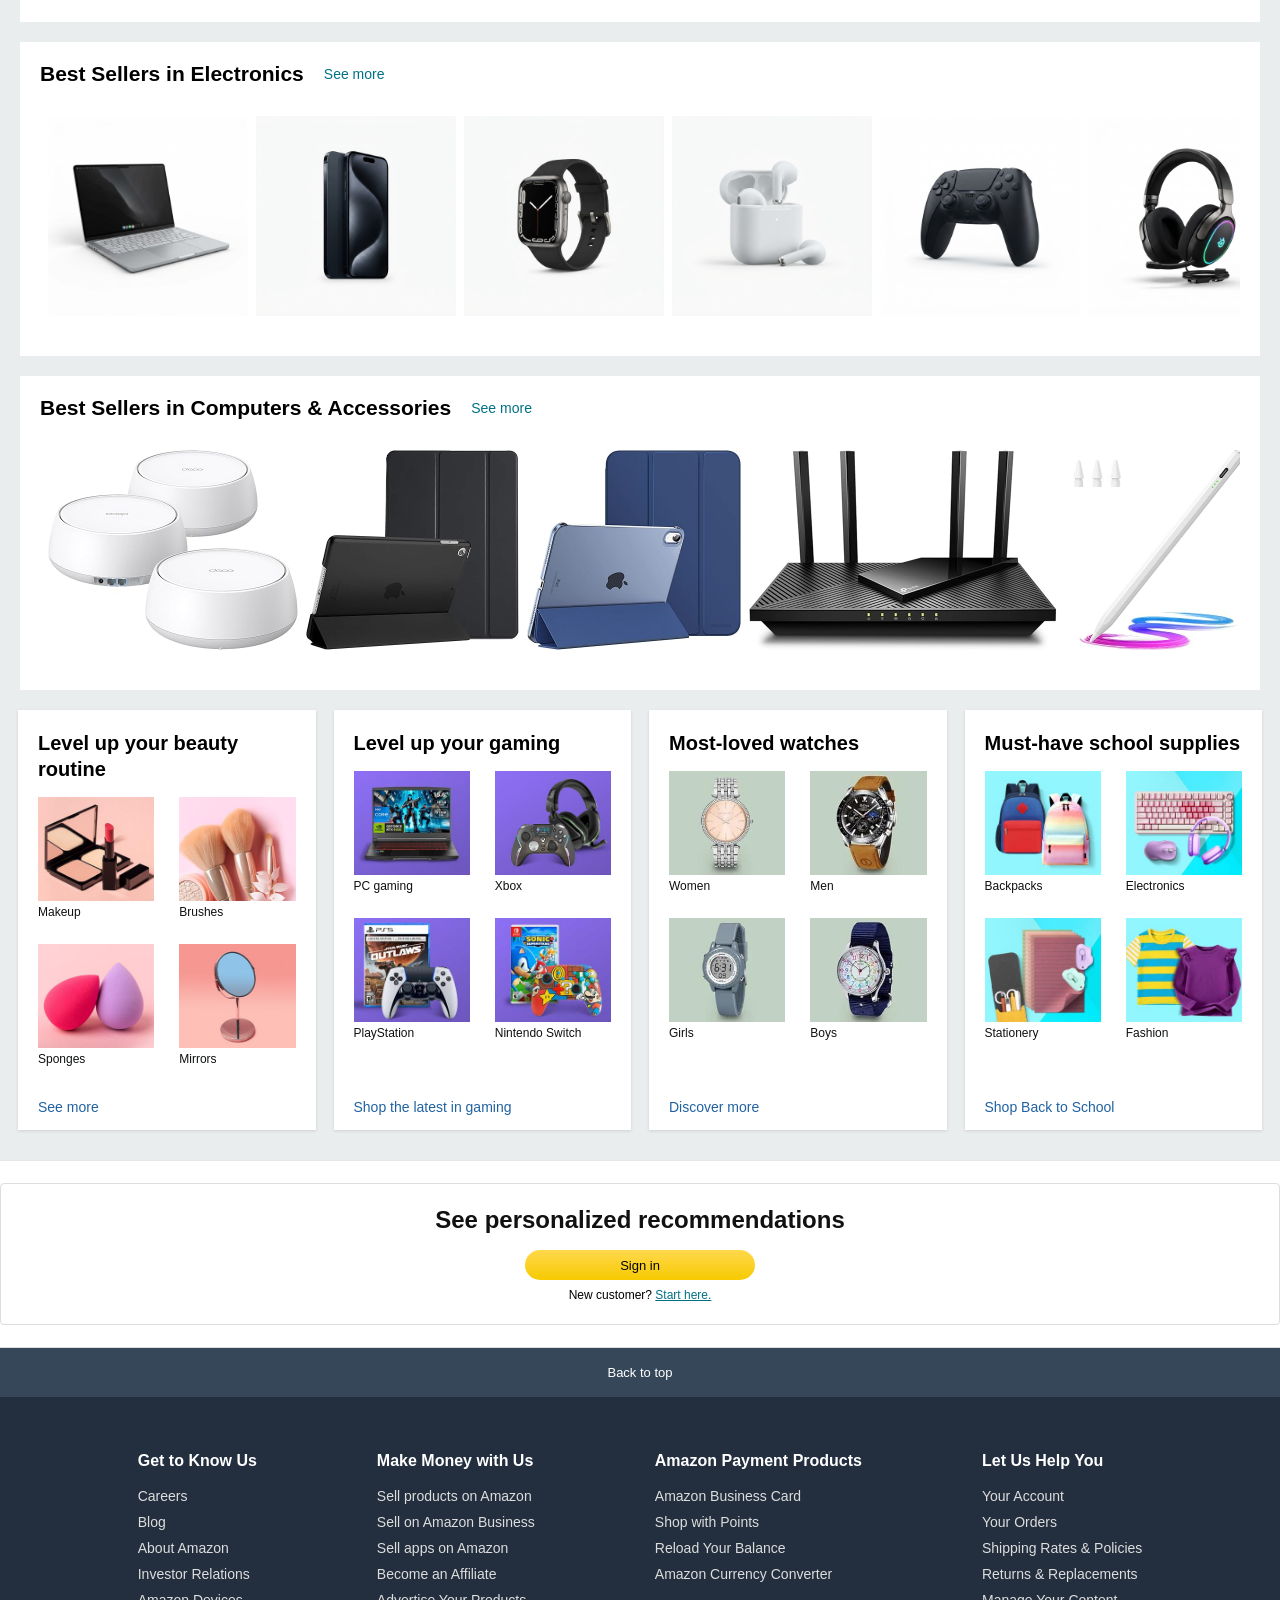
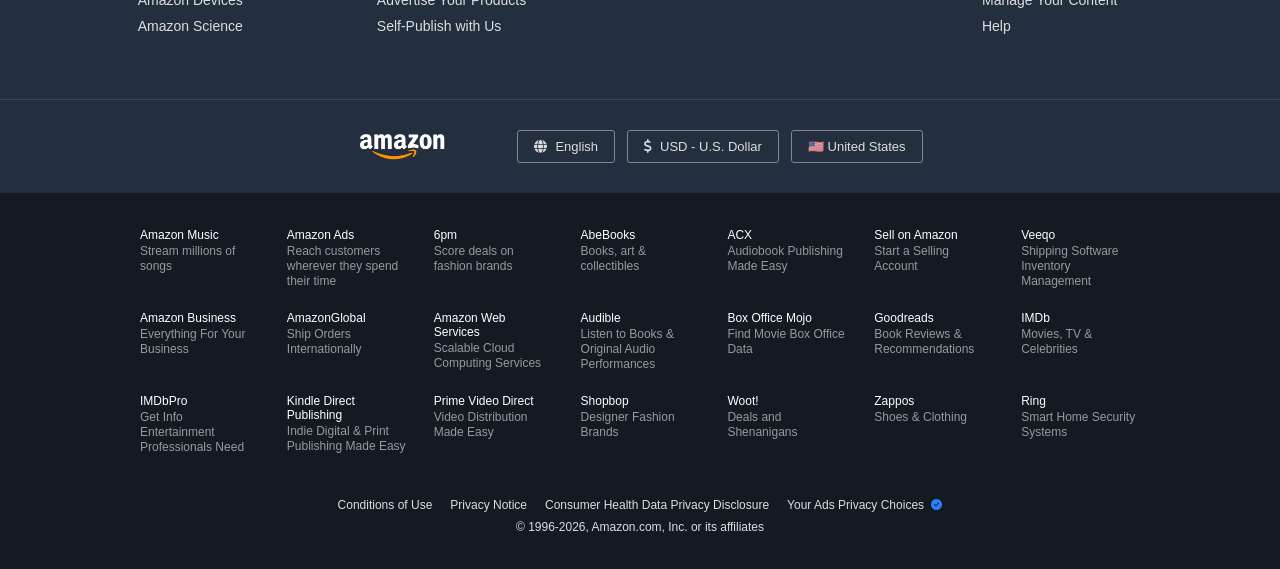
==== commit 490c01fb: "Complete dynamic shopping cart with quantity management and shared utilities" ====
--- a/index.html
+++ b/index.html
@@ -896,6 +896,7 @@
         </div>
     </footer>
     <script src="js/products.js"></script>
+    <script src="js/utils.js"></script>
     <script src="js/common.js"></script>
     <script src="js/home.js"></script>
 </body>
--- a/css/common.css
+++ b/css/common.css
@@ -389,3 +389,21 @@
     margin-left:4px;
     font-size:11px;
 }
+.toast{
+position:fixed;
+bottom:30px;
+right:30px;
+background:#131921;
+color:white;
+padding:14px 22px;
+border-radius:8px;
+font-size:15px;
+opacity:0;
+transform:translateY(20px);
+transition:.3s;
+z-index:9999;
+}
+.toast.show{
+opacity:1;
+transform:translateY(0);
+}
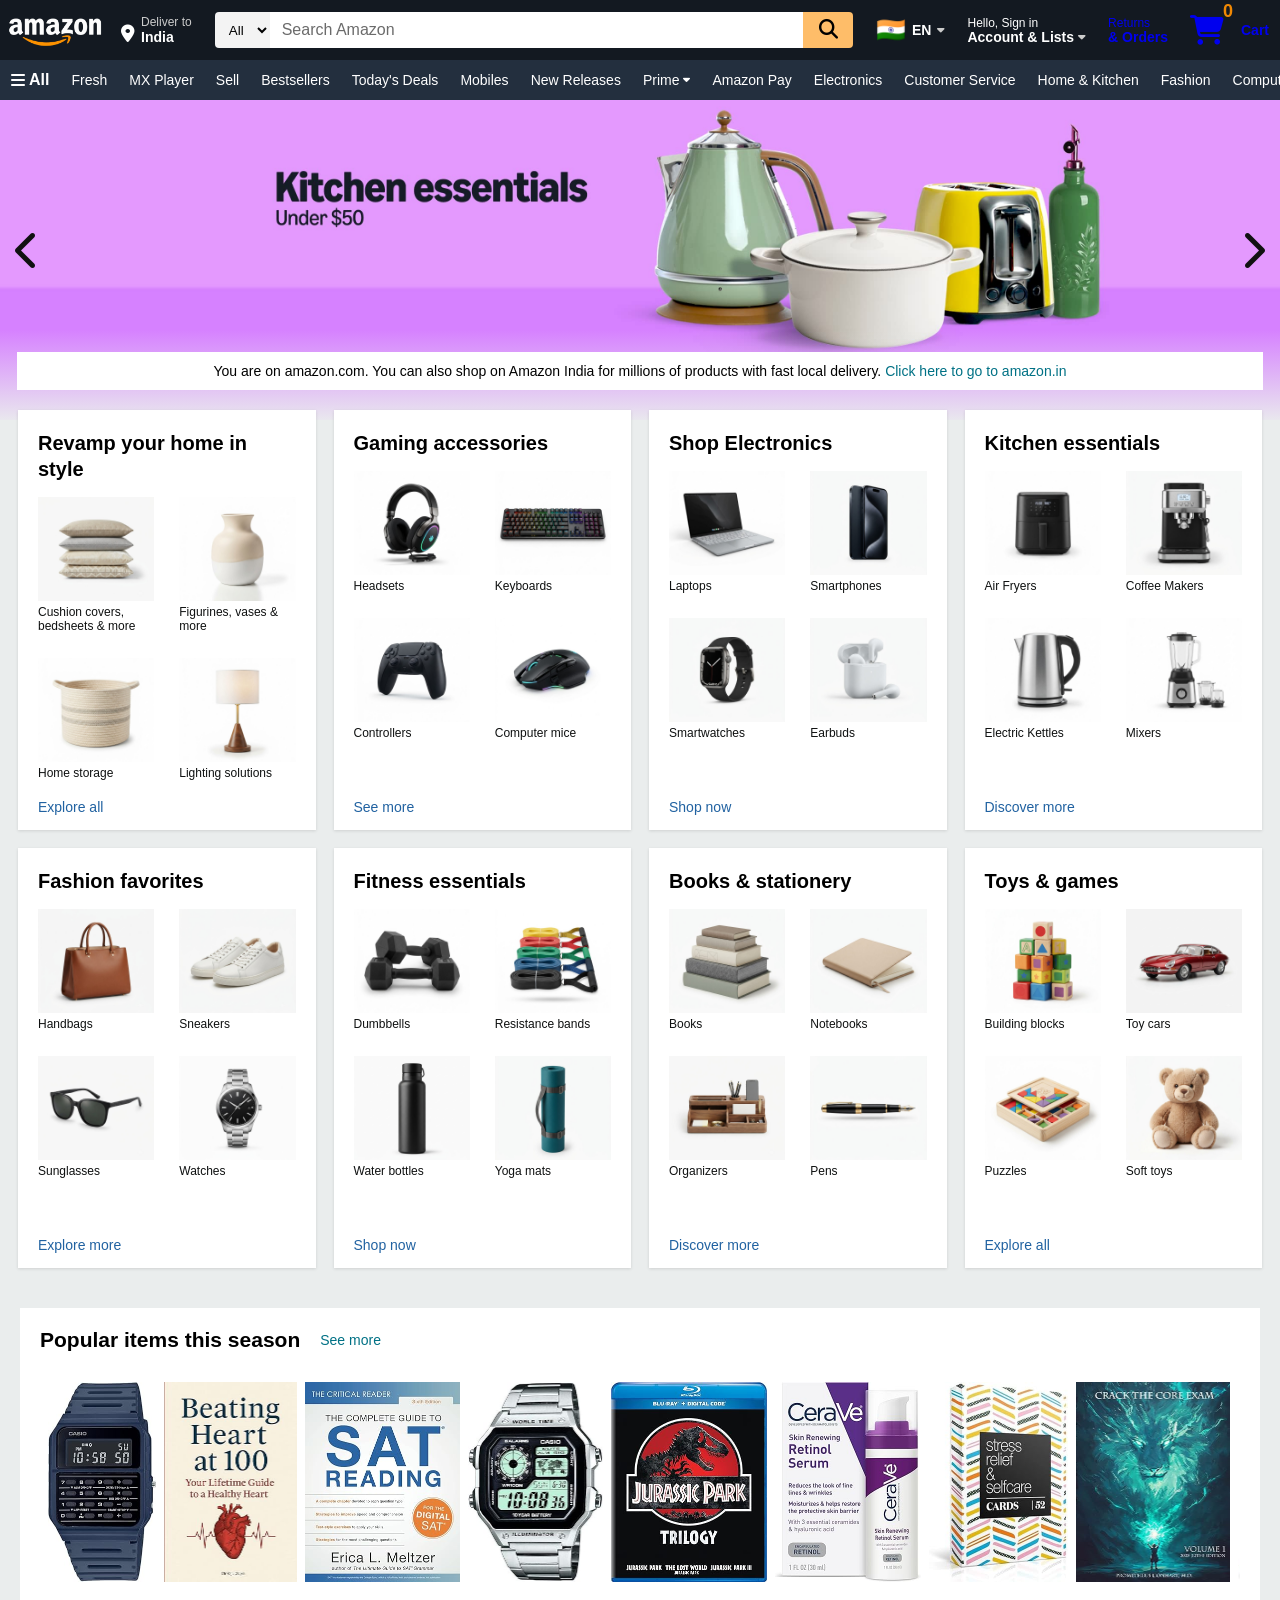
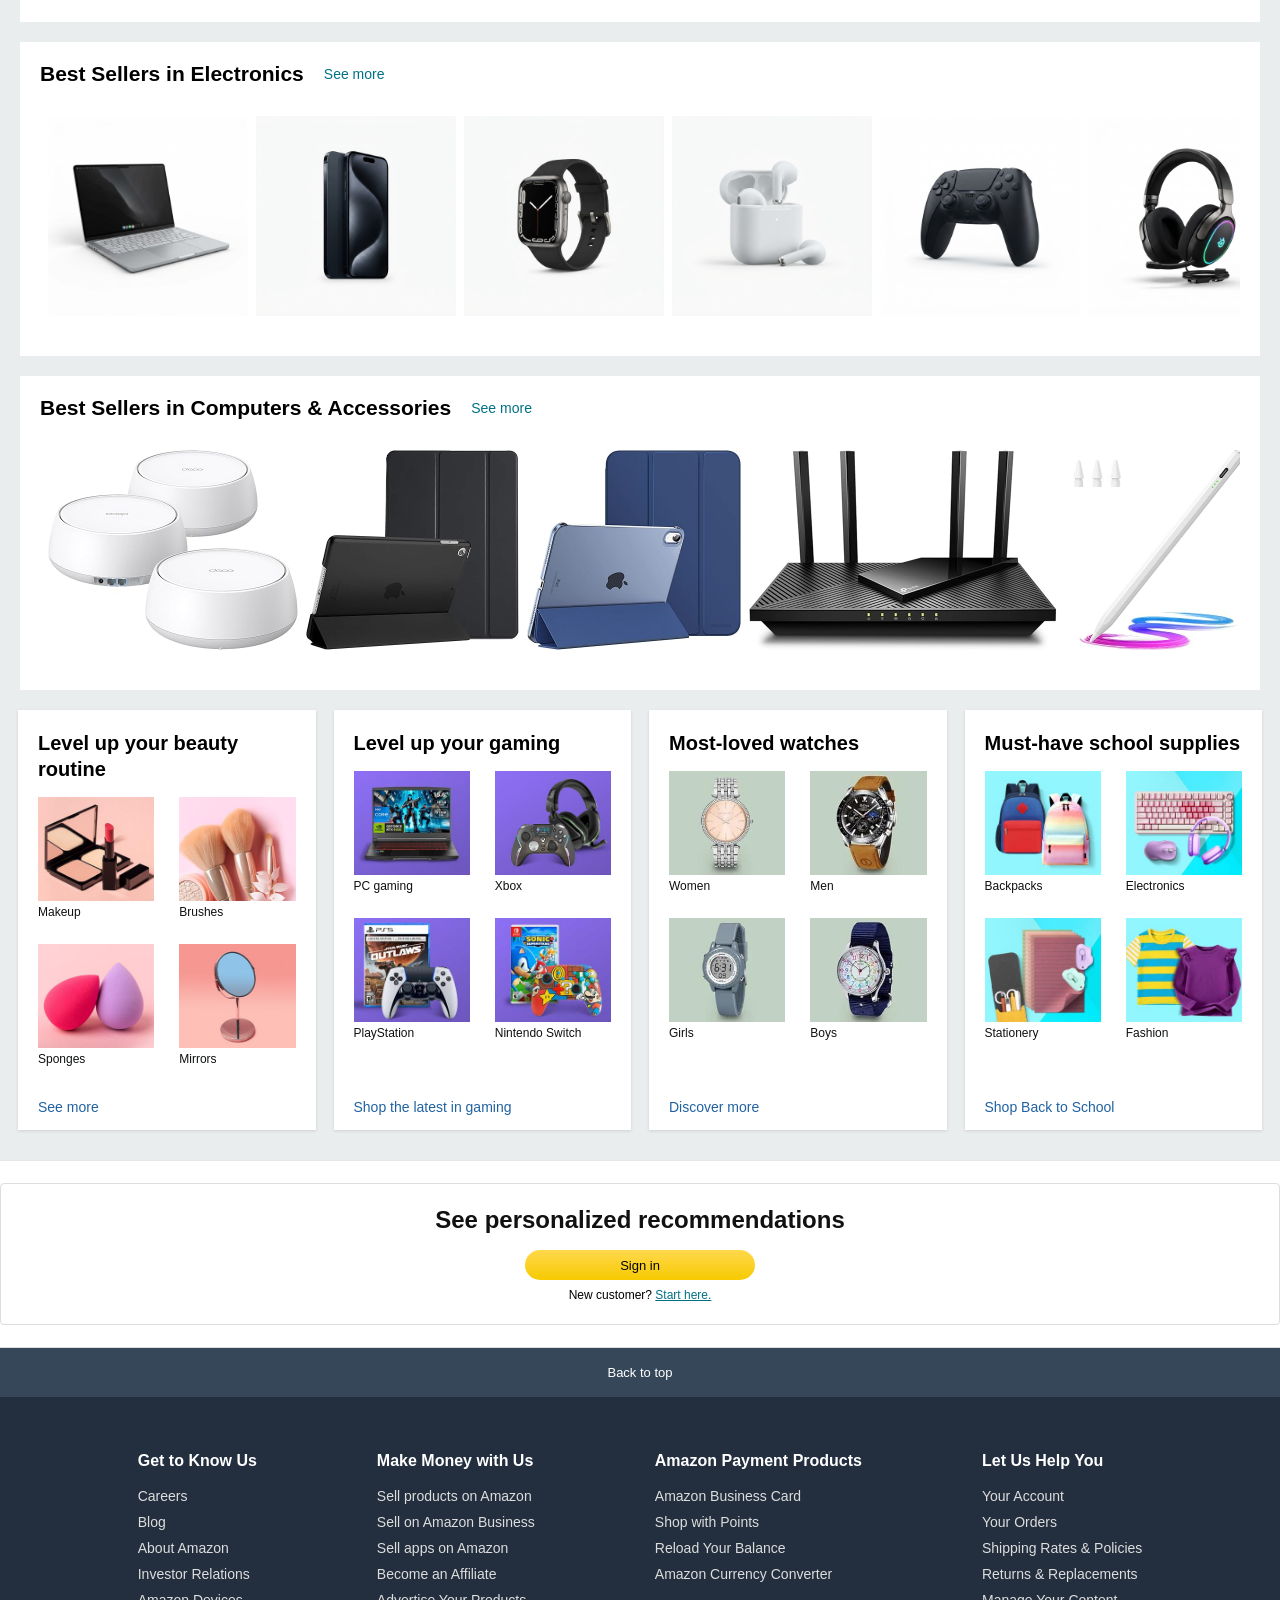
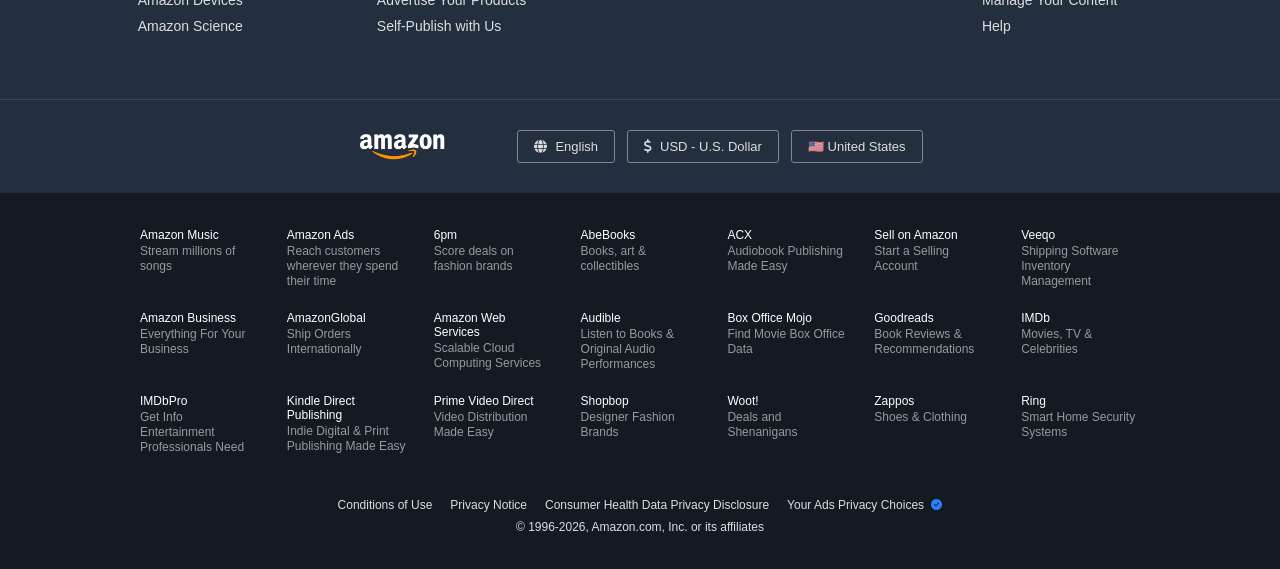
==== commit b9c1773e: "feat(search): build Amazon-style search page with filtering and cart integration" ====
--- a/index.html
+++ b/index.html
@@ -11,158 +11,7 @@
 </head>
 
 <body>
-    <!--Navbar Starts-->
-    <div class="navbar">
-        <div class="nav-logo border">
-            <a href="#">
-                <img src="assets/icons/amazon_logo.png" alt="Amazon Logo">
-            </a>
-        </div>
-
-        <div class="nav-address nav-box border">
-
-            <div class="address-icon">
-                <i class="fa-solid fa-location-dot"></i>
-            </div>
-
-            <div class="address-text">
-
-                <p class="add-first">
-                    Deliver to
-                </p>
-
-                <p class="add-second">
-                    India
-                </p>
-
-            </div>
-
-        </div>
-
-        <div class="nav-search">
-            <select class="search-select">
-                <option>All</option>
-                <option>Electronics</option>
-                <option>Books</option>
-            </select>
-
-            <input type="text" class="search-input" placeholder="Search Amazon">
-
-            <button class="search-button">
-                <i class="fa-solid fa-magnifying-glass"></i>
-            </button>
-        </div>
-
-        <div class="nav-language nav-box border">
-            <span class="lang-icon">
-                🇮🇳
-            </span>
-            <span class="lang-text">EN</span>
-            <span class="lang-dropdown">
-                <i class="fa-solid fa-caret-down"></i>
-            </span>
-
-        </div>
-
-        <div class="nav-item nav-box border">
-
-            <p class="nav-small">
-                Hello, Sign in
-            </p>
-
-            <p class="nav-large">
-                <span>Account & Lists</span>
-                <i class="fa-solid fa-caret-down"></i>
-            </p>
-
-        </div>
-
-        <div class="nav-item nav-box border">
-
-            <p class="nav-small">
-                Returns
-            </p>
-
-            <p class="nav-large">
-                & Orders
-            </p>
-
-        </div>
-
-        <a href="cart.html" class="nav-cart nav-box border">
-
-            <i class="fa-solid fa-cart-shopping"></i>
-
-            <span id="cartCount" class="cart-count">
-                0
-            </span>
-
-            <span class="cart-text">
-                Cart
-            </span>
-
-        </a>
-
-
-    </div>
-    <!-- Navbar Ends -->
-
-    <!-- Panel Starts here-->
-    <div class="panel">
-        <div class="panel-all border">
-            <i class="fa-solid fa-bars"></i>
-            <span>All</span>
-        </div>
-        <div class="panel-links">
-            <div class="panel-option border">
-                <span>Fresh</span>
-            </div>
-            <div class="panel-option border">
-                <span>MX Player</span>
-            </div>
-            <div class="panel-option border">
-                <span>Sell</span>
-            </div>
-            <div class="panel-option border">
-                <span>Bestsellers</span>
-            </div>
-            <div class="panel-option border">
-                <span>Today's Deals</span>
-            </div>
-            <div class="panel-option border">
-                <span>Mobiles</span>
-            </div>
-            <div class="panel-option border">
-                <span>New Releases</span>
-            </div>
-            <div class="panel-option border">
-                <span>Prime</span>
-                <i class="fa-solid fa-caret-down"></i>
-            </div>
-            <div class="panel-option border">
-                <span>Amazon Pay</span>
-            </div>
-            <div class="panel-option border">
-                <span>Electronics</span>
-            </div>
-            <div class="panel-option border">
-                <span>Customer Service</span>
-            </div>
-            <div class="panel-option border">
-                <span>Home & Kitchen</span>
-            </div>
-            <div class="panel-option border">
-                <span>Fashion</span>
-            </div>
-            <div class="panel-option border">
-                <span>Computers</span>
-            </div>
-            <div class="panel-option border">
-                <span>Toys & Games</span>
-            </div>
-        </div>
-    </div>
-    <!-- Panel Ends here -->
+    <div id="navbar-container"></div>
 
     <!-- Hero Wrapper Starts -->
     <div class="hero-wrapper">
@@ -737,168 +586,12 @@
         </div>
     </section>
     <!-- ================= FOOTER ================= -->
-    <footer>
-        <div class="back-to-top">
-            Back to top
-        </div>
-        <div class="footer-main">
-            <div class="footer-column">
-                <h3>Get to Know Us</h3>
-                <a href="#">Careers</a>
-                <a href="#">Blog</a>
-                <a href="#">About Amazon</a>
-                <a href="#">Investor Relations</a>
-                <a href="#">Amazon Devices</a>
-                <a href="#">Amazon Science</a>
-            </div>
-            <div class="footer-column">
-                <h3>Make Money with Us</h3>
-                <a href="#">Sell products on Amazon</a>
-                <a href="#">Sell on Amazon Business</a>
-                <a href="#">Sell apps on Amazon</a>
-                <a href="#">Become an Affiliate</a>
-                <a href="#">Advertise Your Products</a>
-                <a href="#">Self-Publish with Us</a>
-            </div>
-            <div class="footer-column">
-                <h3>Amazon Payment Products</h3>
-                <a href="#">Amazon Business Card</a>
-                <a href="#">Shop with Points</a>
-                <a href="#">Reload Your Balance</a>
-                <a href="#">Amazon Currency Converter</a>
-            </div>
-            <div class="footer-column">
-                <h3>Let Us Help You</h3>
-                <a href="#">Your Account</a>
-                <a href="#">Your Orders</a>
-                <a href="#">Shipping Rates & Policies</a>
-                <a href="#">Returns & Replacements</a>
-                <a href="#">Manage Your Content</a>
-                <a href="#">Help</a>
-            </div>
-        </div>
-        <div class="footer-middle">
-            <div class="footer-logo">
-                <img src="assets/icons/amazon_logo.png" alt="Amazon Logo">
-            </div>
-            <div class="footer-options">
-                <button class="footer-btn">
-                    <i class="fa-solid fa-globe"></i>
-                    English
-                </button>
-                <button class="footer-btn">
-                    <i class="fa-solid fa-dollar-sign"></i>
-                    USD - U.S. Dollar
-                </button>
-                <button class="footer-btn">
-                    🇺🇸 United States
-                </button>
-            </div>
-        </div>
-        <div class="footer-services">
-            <div class="services-grid">
-                <div class="service">
-                    <h4>Amazon Music</h4>
-                    <p>Stream millions of songs</p>
-                </div>
-                <div class="service">
-                    <h4>Amazon Ads</h4>
-                    <p>Reach customers wherever they spend their time</p>
-                </div>
-                <div class="service">
-                    <h4>6pm</h4>
-                    <p>Score deals on fashion brands</p>
-                </div>
-                <div class="service">
-                    <h4>AbeBooks</h4>
-                    <p>Books, art & collectibles</p>
-                </div>
-                <div class="service">
-                    <h4>ACX</h4>
-                    <p>Audiobook Publishing Made Easy</p>
-                </div>
-                <div class="service">
-                    <h4>Sell on Amazon</h4>
-                    <p>Start a Selling Account</p>
-                </div>
-                <div class="service">
-                    <h4>Veeqo</h4>
-                    <p>Shipping Software Inventory Management</p>
-                </div>
-                <div class="service">
-                    <h4>Amazon Business</h4>
-                    <p>Everything For Your Business</p>
-                </div>
-                <div class="service">
-                    <h4>AmazonGlobal</h4>
-                    <p>Ship Orders Internationally</p>
-                </div>
-                <div class="service">
-                    <h4>Amazon Web Services</h4>
-                    <p>Scalable Cloud Computing Services</p>
-                </div>
-                <div class="service">
-                    <h4>Audible</h4>
-                    <p>Listen to Books & Original Audio Performances</p>
-                </div>
-                <div class="service">
-                    <h4>Box Office Mojo</h4>
-                    <p>Find Movie Box Office Data</p>
-                </div>
-                <div class="service">
-                    <h4>Goodreads</h4>
-                    <p>Book Reviews & Recommendations</p>
-                </div>
-                <div class="service">
-                    <h4>IMDb</h4>
-                    <p>Movies, TV & Celebrities</p>
-                </div>
-                <div class="service">
-                    <h4>IMDbPro</h4>
-                    <p>Get Info Entertainment Professionals Need</p>
-                </div>
-                <div class="service">
-                    <h4>Kindle Direct Publishing</h4>
-                    <p>Indie Digital & Print Publishing Made Easy</p>
-                </div>
-                <div class="service">
-                    <h4>Prime Video Direct</h4>
-                    <p>Video Distribution Made Easy</p>
-                </div>
-                <div class="service">
-                    <h4>Shopbop</h4>
-                    <p>Designer Fashion Brands</p>
-                </div>
-                <div class="service">
-                    <h4>Woot!</h4>
-                    <p>Deals and Shenanigans</p>
-                </div>
-                <div class="service">
-                    <h4>Zappos</h4>
-                    <p>Shoes & Clothing</p>
-                </div>
-                <div class="service">
-                    <h4>Ring</h4>
-                    <p>Smart Home Security Systems</p>
-                </div>
-            </div>
-        </div>
-        <div class="footer-bottom">
-            <div class="footer-bottom-links">
-                <a href="#">Conditions of Use</a>
-                <a href="#">Privacy Notice</a>
-                <a href="#">Consumer Health Data Privacy Disclosure</a>
-                <a href="#">Your Ads Privacy Choices <i class="fa-solid fa-circle-check"></i></a>
-            </div>
-            <p>
-                © 1996-2026, Amazon.com, Inc. or its affiliates
-            </p>
-        </div>
-    </footer>
+    <div id="footer-container"></div>
     <script src="js/products.js"></script>
     <script src="js/utils.js"></script>
     <script src="js/common.js"></script>
     <script src="js/home.js"></script>
+    <script src="js/layout.js"></script>
 </body>
 
 </html>
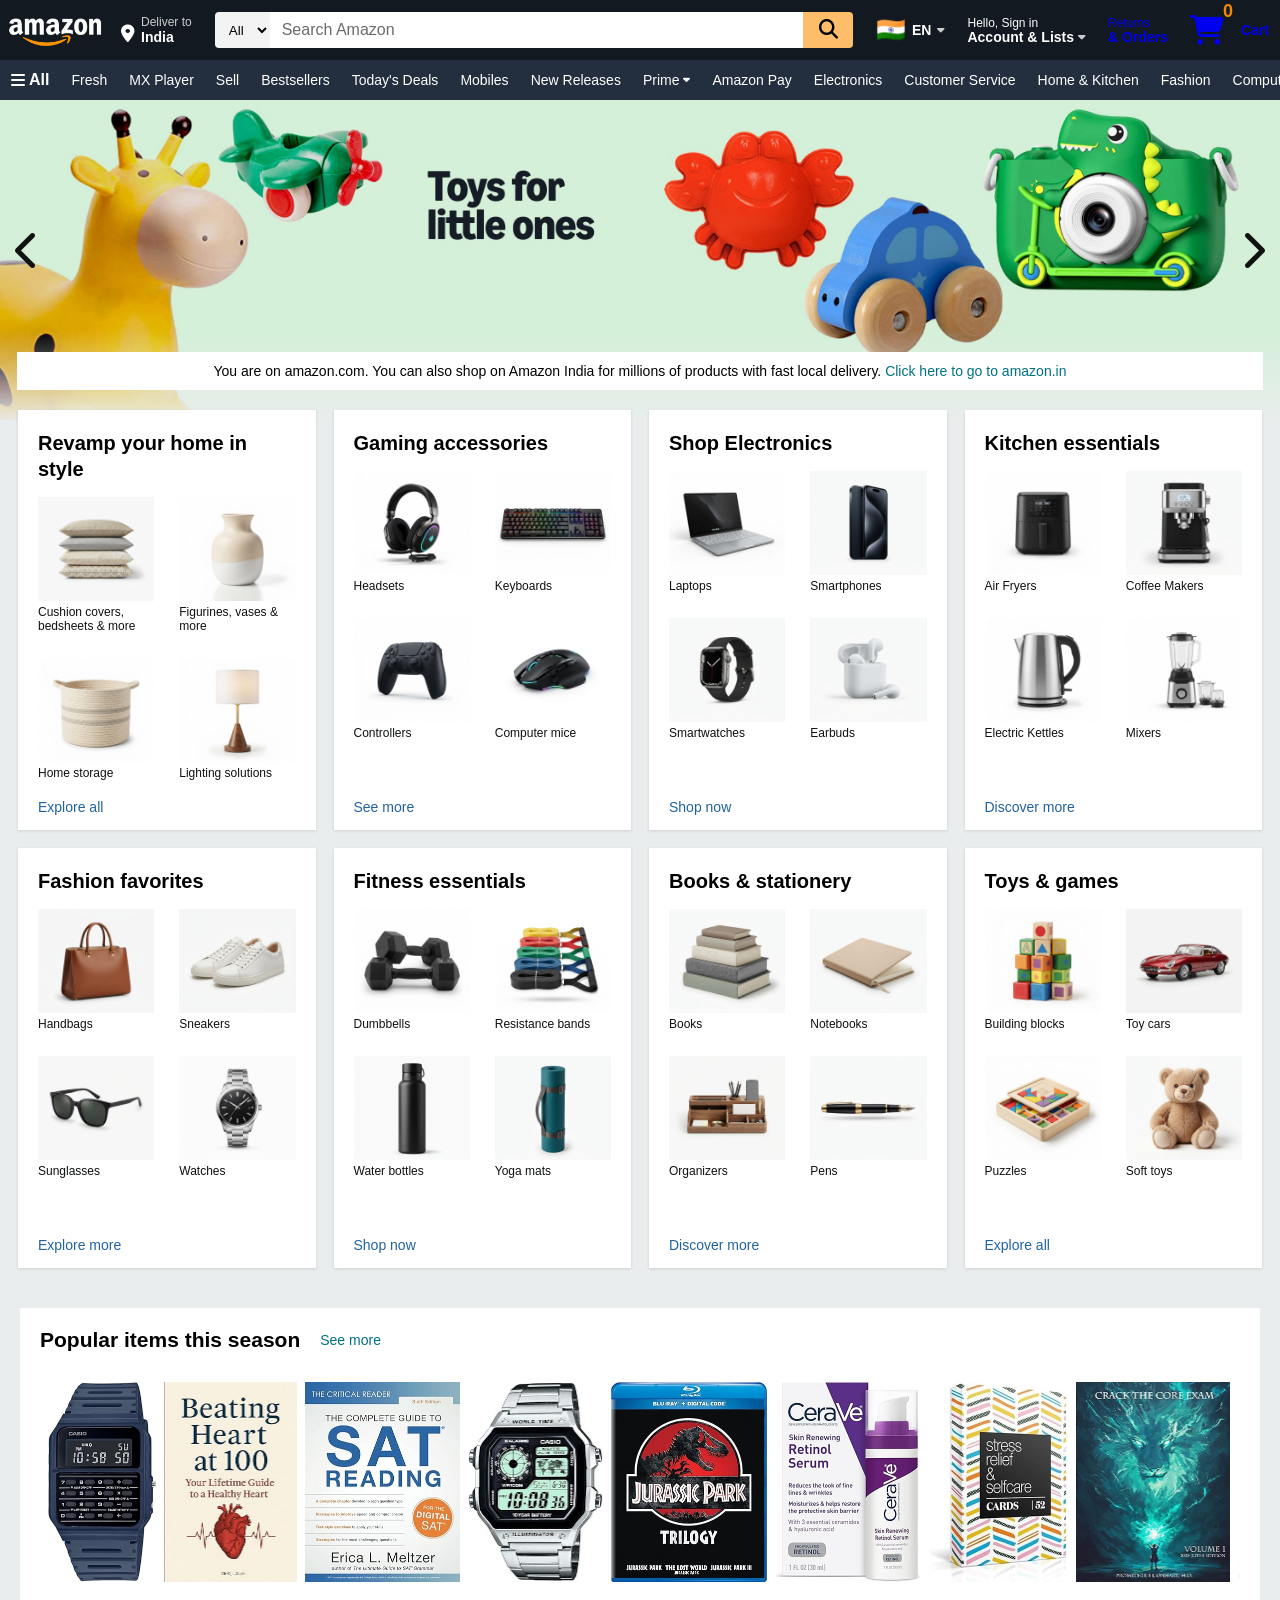
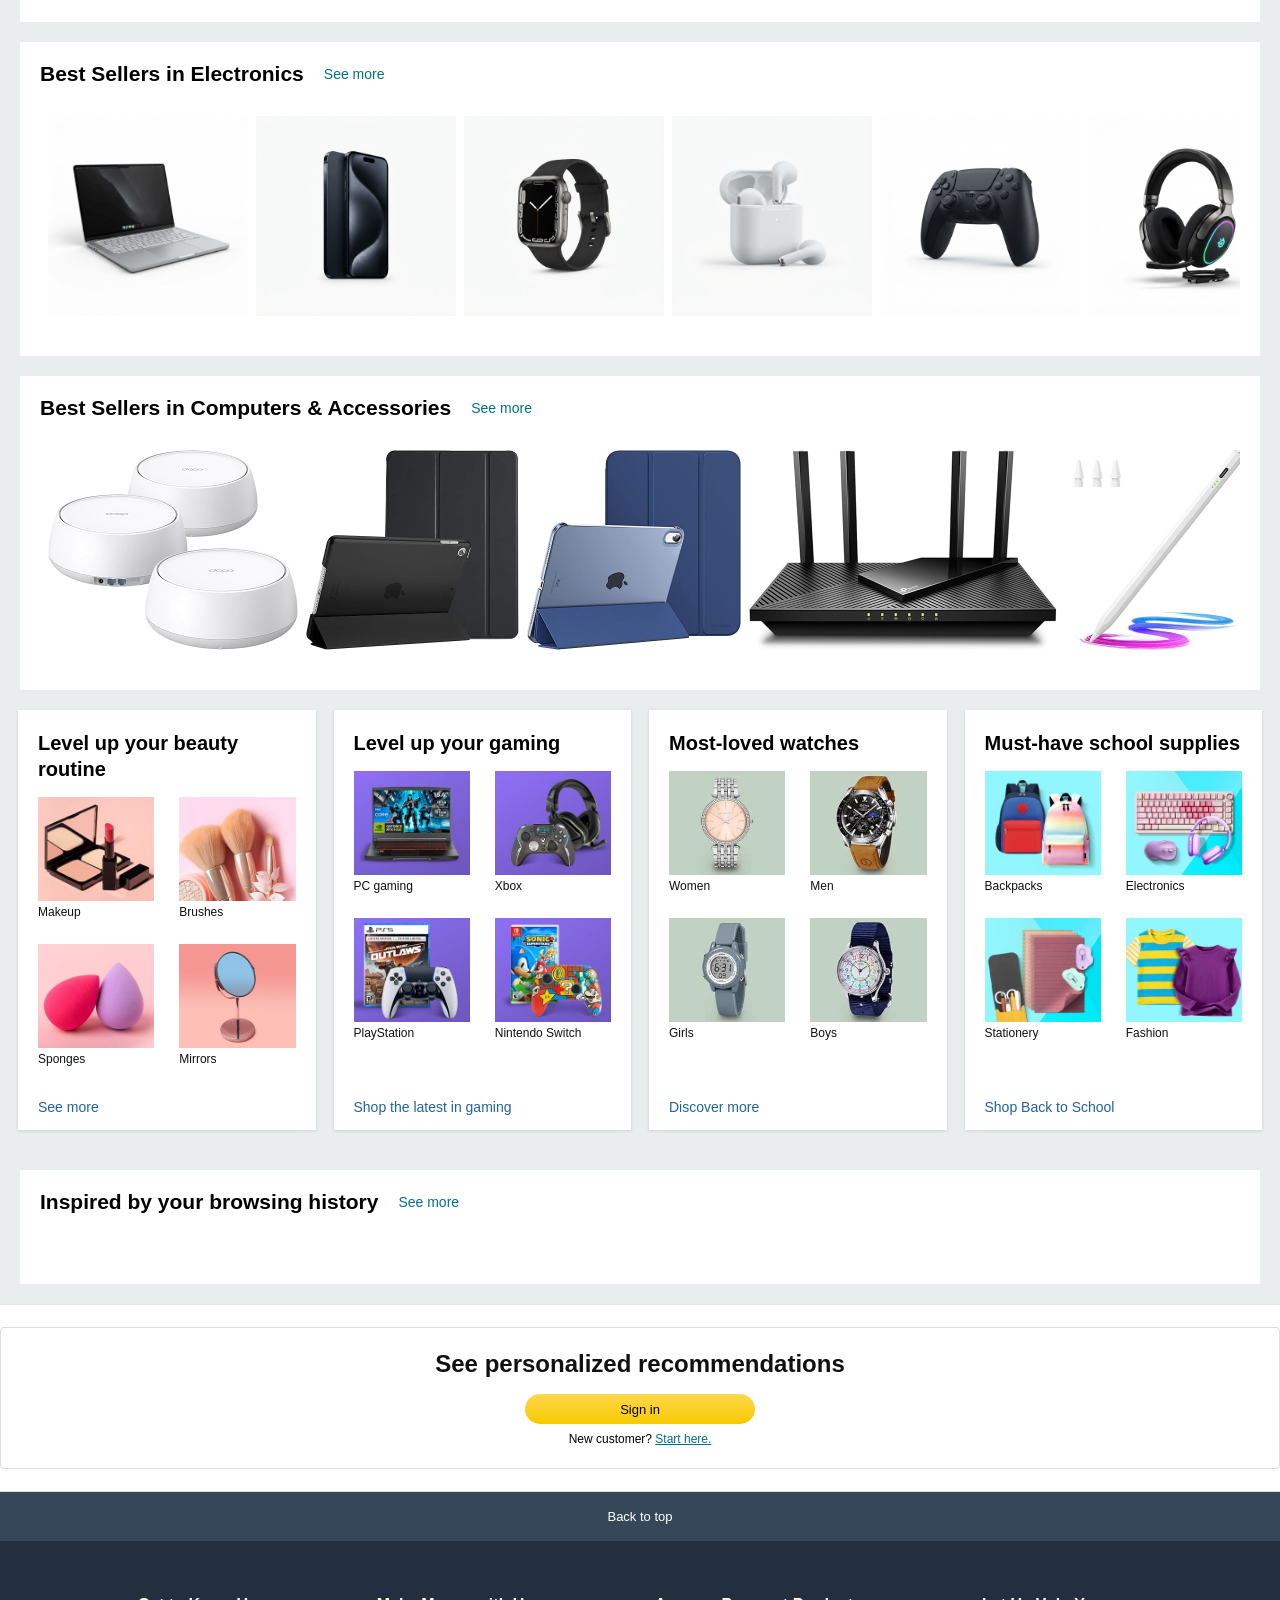
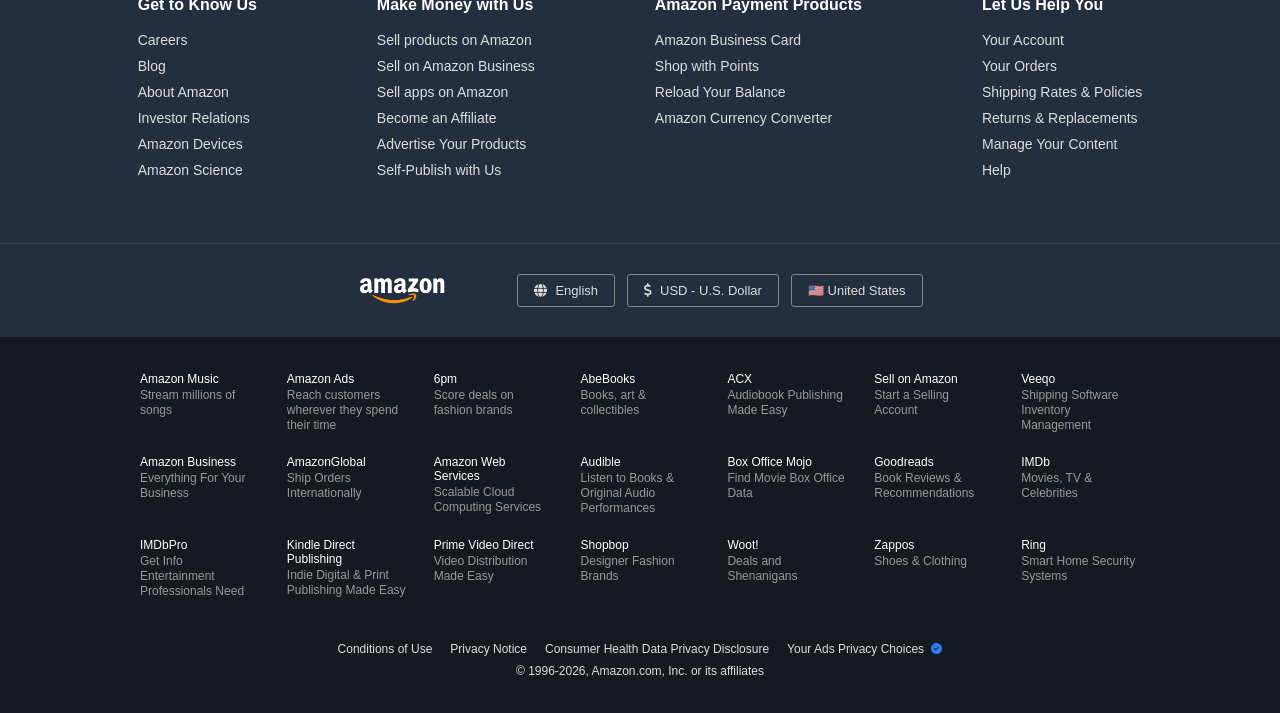
==== commit 3c913586: "Add wishlist and recently viewed functionality" ====
--- a/index.html
+++ b/index.html
@@ -575,6 +575,37 @@
         </div>
 
     </section>
+    <!-- =========================
+     RECENTLY VIEWED
+========================= -->
+
+    <section class="product-slider">
+
+        <div class="slider-header">
+
+            <h2>Inspired by your browsing history</h2>
+
+            <a href="#">See more</a>
+
+        </div>
+
+        <button class="slider-btn slider-left">
+
+            &#10094;
+
+        </button>
+
+        <div class="slider-track" id="recentlyViewedSlider">
+
+        </div>
+
+        <button class="slider-btn slider-right">
+
+            &#10095;
+
+        </button>
+
+    </section>
     <section class="signin-section">
         <div class="signin-box">
             <h2>See personalized recommendations</h2>
--- a/css/home.css
+++ b/css/home.css
@@ -311,4 +311,173 @@
 }
 .footer-top{
     margin-top:0;
+}
+.product-card{
+    width:220px;
+    flex-shrink:0;
+    text-decoration:none;
+    color:#0f1111;
+}
+
+.product-image{
+    width:220px;
+    height:220px;
+    display:flex;
+    justify-content:center;
+    align-items:center;
+    background:#fff;
+}
+
+.product-image img{
+    max-width:180px;
+    max-height:180px;
+    object-fit:contain;
+}
+
+.product-details{
+    padding:10px 2px;
+}
+
+.product-title{
+    font-size:14px;
+    line-height:20px;
+    font-weight:500;
+    color:#0F1111;
+
+    display:-webkit-box;
+    -webkit-line-clamp:2;
+    -webkit-box-orient:vertical;
+    overflow:hidden;
+}
+
+.product-rating{
+    margin-top:6px;
+    color:#007185;
+    font-size:14px;
+}
+
+.product-price{
+    margin-top:8px;
+    font-size:22px;
+    font-weight:700;
+    color:#B12704;
+}
+/* ===========================
+RECENTLY VIEWED
+=========================== */
+
+.rv-card{
+
+    width:220px;
+
+    flex-shrink:0;
+
+    color:#0F1111;
+
+    text-decoration:none;
+
+    transition:.2s;
+
+}
+
+.rv-card:hover{
+
+    transform:translateY(-3px);
+
+}
+
+.rv-image{
+
+    width:220px;
+
+    height:220px;
+
+    display:flex;
+
+    justify-content:center;
+
+    align-items:center;
+
+    background:#fff;
+
+    border-radius:8px;
+
+}
+
+.rv-image img{
+
+    max-width:180px;
+
+    max-height:180px;
+
+    object-fit:contain;
+
+    transition:.25s;
+
+}
+
+.rv-card:hover img{
+
+    transform:scale(1.05);
+
+}
+
+.rv-title{
+
+    margin-top:12px;
+
+    font-size:15px;
+
+    line-height:21px;
+
+    color:#0F1111;
+
+    display:-webkit-box;
+
+    -webkit-line-clamp:2;
+
+    -webkit-box-orient:vertical;
+
+    overflow:hidden;
+
+}
+
+.rv-rating{
+
+    margin-top:8px;
+
+    color:#007185;
+
+    font-size:14px;
+
+}
+
+.rv-rating span{
+
+    font-weight:600;
+
+}
+
+.rv-price{
+
+    margin-top:10px;
+
+    font-size:28px;
+
+    color:#B12704;
+
+    font-weight:700;
+
+}
+
+.rv-prime{
+
+    margin-top:8px;
+
+    color:#007600;
+
+    font-size:14px;
+
+    font-weight:600;
+
 }
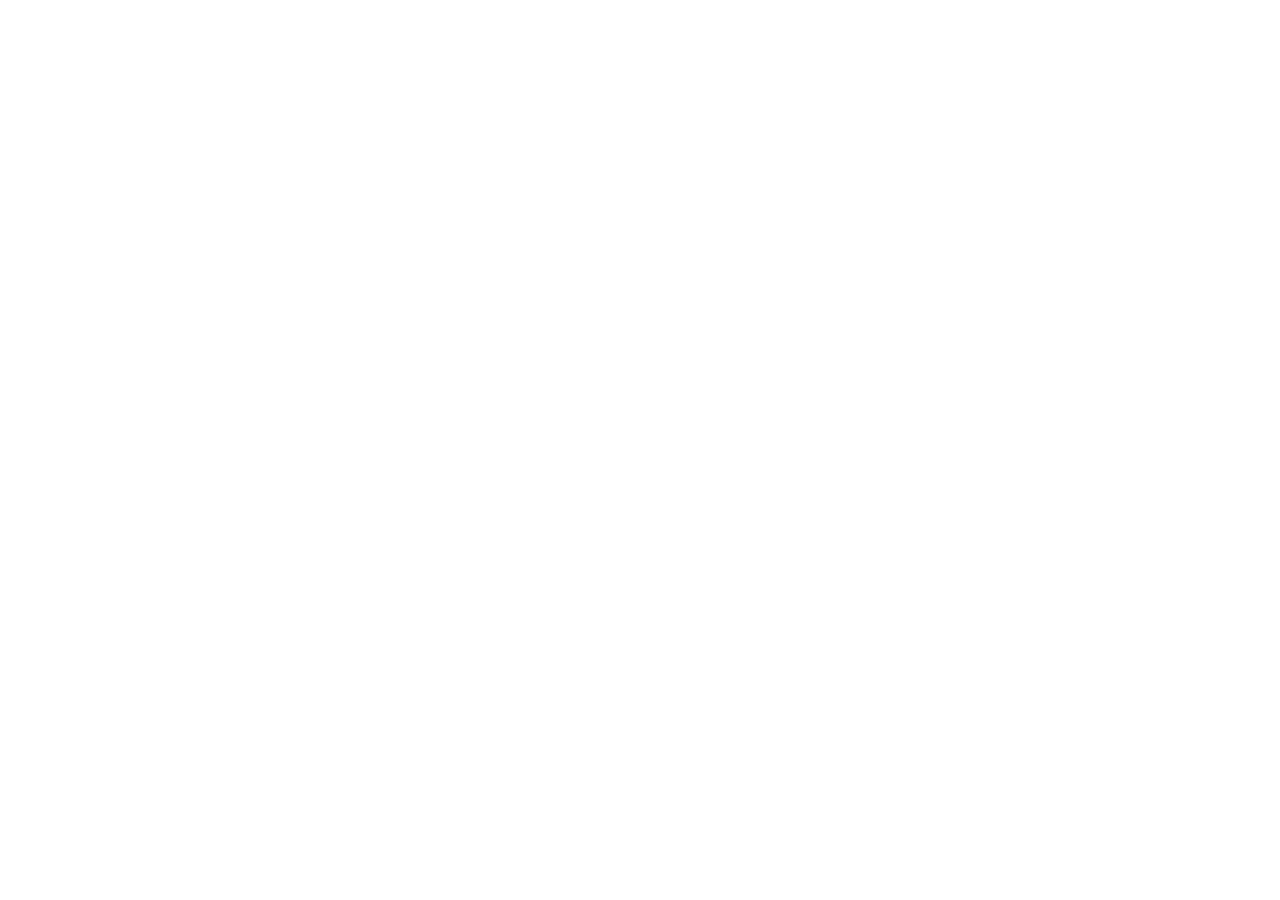
==== commit ecceb1aa: "Implement shared layout and complete wishlist functionality" ====
--- a/index.html
+++ b/index.html
@@ -622,7 +622,7 @@
     <script src="js/utils.js"></script>
     <script src="js/common.js"></script>
     <script src="js/home.js"></script>
-    <script src="js/layout.js"></script>
+
 </body>
 
 </html>
--- a/css/common.css
+++ b/css/common.css
@@ -186,6 +186,17 @@
     margin-left:-6px;
     margin-right:3px;
     align-self:flex-start;
+}
+.wishlist-count{
+
+    color:#F08804;
+
+    font-size:15px;
+
+    font-weight:700;
+
+    margin-left:5px;
+
 }
 .cart-text {
     font-size: 0.875rem;
@@ -406,4 +417,16 @@
 .toast.show{
 opacity:1;
 transform:translateY(0);
+}
+.navbar a{
+    color: white;
+    text-decoration: none;
+}
+
+.navbar a:visited{
+    color: white;
+}
+
+.navbar a:hover{
+    color: white;
 }
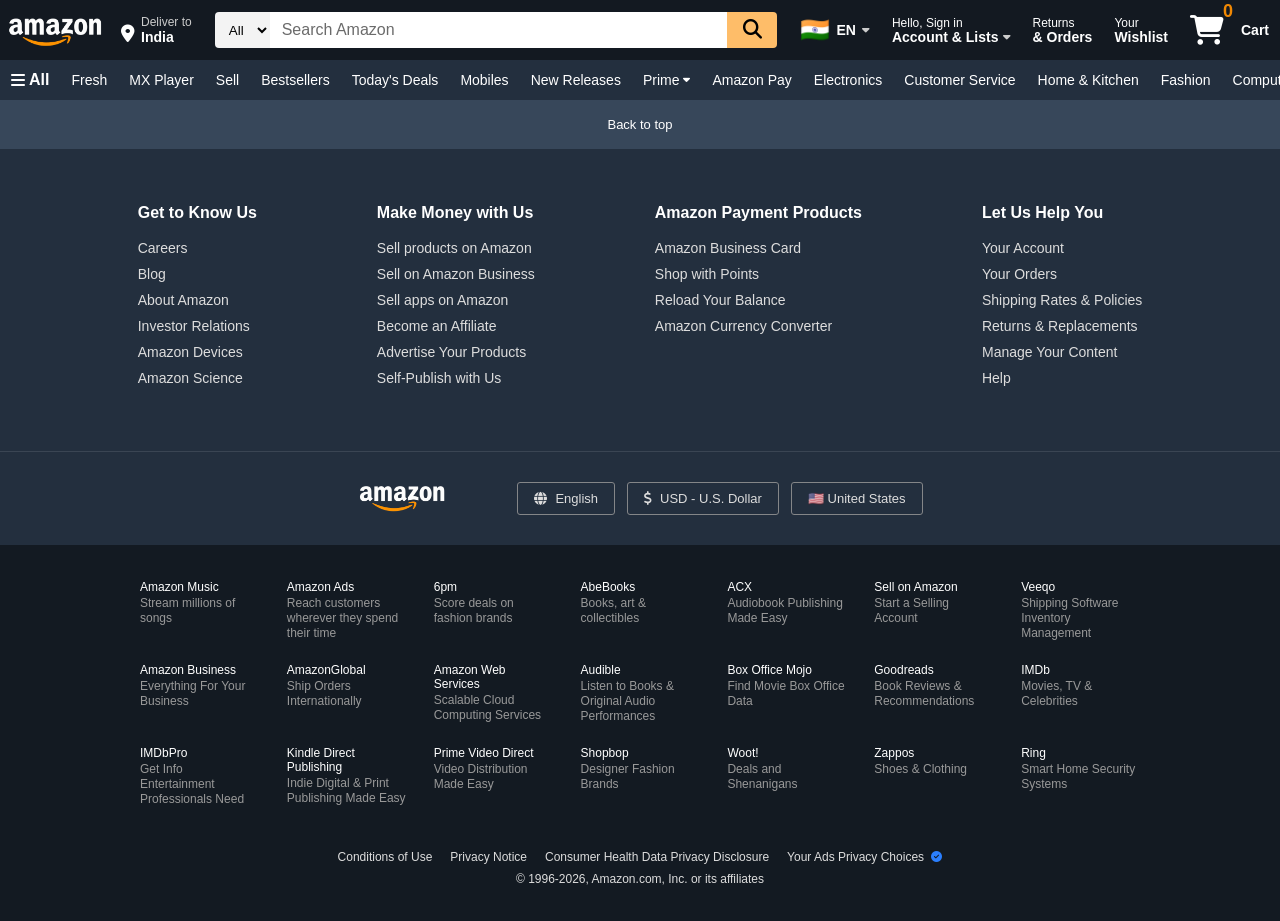
==== commit b0a3ae81: "Improve HTML semantics and accessibility across all pages" ====
--- a/index.html
+++ b/index.html
@@ -12,34 +12,34 @@
 
 <body>
     <div id="navbar-container"></div>
-
+    <main>
     <!-- Hero Wrapper Starts -->
     <div class="hero-wrapper">
         <div class="hero-section">
             <div class="hero-slider" id="hero-slider">
                 <div class="hero-slide" id="last-clone">
-                    <img src="assets/banners/hero-toys.webp" class="hero-image">
+                    <img src="assets/banners/hero-toys.webp" alt="toysbanner" class="hero-image">
                 </div>
                 <div class="hero-slide">
-                    <img src="assets/banners/hero-gaming.webp" class="hero-image">
+                    <img src="assets/banners/hero-gaming.webp" alt="gaming banner" class="hero-image">
                 </div>
                 <div class="hero-slide">
-                    <img src="assets/banners/hero-kitchen.webp" class="hero-image">
+                    <img src="assets/banners/hero-kitchen.webp" alt="kitchen banner" class="hero-image">
                 </div>
                 <div class="hero-slide">
-                    <img src="assets/banners/hero-school.webp" class="hero-image">
+                    <img src="assets/banners/hero-school.webp" alt="school banner" class="hero-image">
                 </div>
                 <div class="hero-slide">
-                    <img src="assets/banners/hero-toys.webp" class="hero-image">
+                    <img src="assets/banners/hero-toys.webp" alt="toys banner" class="hero-image">
                 </div>
                 <div class="hero-slide" id="first-clone">
-                    <img src="assets/banners/hero-gaming.webp" class="hero-image">
-                </div>
-            </div>
-            <button id="hero-left" class="hero-left">
+                    <img src="assets/banners/hero-gaming.webp" alt="gaming banner" class="hero-image">
+                </div>
+            </div>
+            <button id="hero-left" class="hero-left" aria-label="Previous banner">
                 <i class="fa-solid fa-chevron-left"></i>
             </button>
-            <button id="hero-right" class="hero-right">
+            <button id="hero-right" class="hero-right" aria-label="Next banner">
                 <i class="fa-solid fa-chevron-right"></i>
             </button>
         </div>
@@ -54,557 +54,410 @@
     <!-- Shop Section Starts here -->
     <div class="shop-section">
         <div class="shop-box">
-
             <h2 class="box-title">
                 Revamp your home in style
             </h2>
-
-            <div class="box-grid">
-
+            <div class="box-grid">
                 <a href="#" class="box-item">
                     <img src="assets/categories/home-cushions.jpg" alt="Cushion Covers">
                     <p>Cushion covers, bedsheets & more</p>
                 </a>
-
                 <a href="#" class="box-item">
                     <img src="assets/categories/home-vase.jpg" alt="Decorative Vase">
                     <p>Figurines, vases & more</p>
                 </a>
-
                 <a href="#" class="box-item">
                     <img src="assets/categories/home-storage.jpg" alt="Home Storage">
                     <p>Home storage</p>
                 </a>
-
                 <a href="#" class="box-item">
                     <img src="assets/categories/home-lamp.jpg" alt="Lighting">
                     <p>Lighting solutions</p>
                 </a>
-
-            </div>
-
+            </div>
             <a href="#" class="box-footer">
                 Explore all
             </a>
-
-        </div>
-
+        </div>
         <div class="shop-box">
             <h2 class="box-title">
                 Gaming accessories
             </h2>
-
-            <div class="box-grid">
-
+            <div class="box-grid">
                 <a href="#" class="box-item">
                     <img src="assets/categories/gaming-headset.jpg" alt="Gaming Headset">
                     <p>Headsets</p>
                 </a>
-
                 <a href="#" class="box-item">
                     <img src="assets/categories/gaming-keyboard.jpg" alt="Gaming Keyboard">
                     <p>Keyboards</p>
                 </a>
-
                 <a href="#" class="box-item">
                     <img src="assets/categories/gaming-controller.jpg" alt="Gaming Controller">
                     <p>Controllers</p>
                 </a>
-
                 <a href="#" class="box-item">
                     <img src="assets/categories/gaming-mouse.jpg" alt="Gaming Mouse">
                     <p>Computer mice</p>
                 </a>
-
-            </div>
-
+            </div>
             <a href="#" class="box-footer">
                 See more
             </a>
-
-
         </div>
         <div class="shop-box">
             <h2 class="box-title">
                 Shop Electronics
             </h2>
-
-            <div class="box-grid">
-
-                <a href="#" class="box-item">
-                    <img src="assets/categories/electronics-laptop.jpg" alt="">
+            <div class="box-grid">
+                <a href="#" class="box-item">
+                    <img src="assets/categories/electronics-laptop.jpg" alt="Laptop">
                     <p>Laptops</p>
                 </a>
-
-                <a href="#" class="box-item">
-                    <img src="assets/categories/electronics-smartphone.jpg" alt="">
+                <a href="#" class="box-item">
+                    <img src="assets/categories/electronics-smartphone.jpg" alt="Smartphone">
                     <p>Smartphones</p>
                 </a>
-
-                <a href="#" class="box-item">
-                    <img src="assets/categories/electronics-smartwatch.jpg" alt="">
+                <a href="#" class="box-item">
+                    <img src="assets/categories/electronics-smartwatch.jpg" alt="Smartwatch">
                     <p>Smartwatches</p>
                 </a>
-
-                <a href="#" class="box-item">
-                    <img src="assets/categories/electronics-earbuds.jpg" alt="">
+                <a href="#" class="box-item">
+                    <img src="assets/categories/electronics-earbuds.jpg" alt="Earbuds">
                     <p>Earbuds</p>
                 </a>
-
-            </div>
-
+            </div>
             <a href="#" class="box-footer">
                 Shop now
             </a>
-
-
         </div>
         <div class="shop-box">
             <h2 class="box-title">
                 Kitchen essentials
             </h2>
-
-            <div class="box-grid">
-
-                <a href="#" class="box-item">
-                    <img src="assets/categories/appliance-air-fryer.jpg" alt="">
+            <div class="box-grid">
+                <a href="#" class="box-item">
+                    <img src="assets/categories/appliance-air-fryer.jpg" alt="Air fryer">
                     <p>Air Fryers</p>
                 </a>
-
-                <a href="#" class="box-item">
-                    <img src="assets/categories/appliance-coffee-maker.jpg" alt="">
+                <a href="#" class="box-item">
+                    <img src="assets/categories/appliance-coffee-maker.jpg" alt="Coffee maker">
                     <p>Coffee Makers</p>
                 </a>
-
-                <a href="#" class="box-item">
-                    <img src="assets/categories/appliance-kettle.jpg" alt="">
+                <a href="#" class="box-item">
+                    <img src="assets/categories/appliance-kettle.jpg" alt="Kettle">
                     <p>Electric Kettles</p>
                 </a>
-
-                <a href="#" class="box-item">
-                    <img src="assets/categories/appliance-mixer.jpg" alt="">
+                <a href="#" class="box-item">
+                    <img src="assets/categories/appliance-mixer.jpg" alt="Mixer">
                     <p>Mixers</p>
                 </a>
-
-            </div>
-
+            </div>
             <a href="#" class="box-footer">
                 Discover more
             </a>
-
         </div>
         <div class="shop-box">
             <h2 class="box-title">
                 Fashion favorites
             </h2>
-
-            <div class="box-grid">
-
-                <a href="#" class="box-item">
-                    <img src="assets/categories/fashion-handbag.jpg" alt="">
+            <div class="box-grid">
+                <a href="#" class="box-item">
+                    <img src="assets/categories/fashion-handbag.jpg" alt="Handbag">
                     <p>Handbags</p>
                 </a>
-
-                <a href="#" class="box-item">
-                    <img src="assets/categories/fashion-sneakers.jpg" alt="">
+                <a href="#" class="box-item">
+                    <img src="assets/categories/fashion-sneakers.jpg" alt="Snekers">
                     <p>Sneakers</p>
                 </a>
-
-                <a href="#" class="box-item">
-                    <img src="assets/categories/fashion-sunglasses.jpg" alt="">
+                <a href="#" class="box-item">
+                    <img src="assets/categories/fashion-sunglasses.jpg" alt="Sunglasses">
                     <p>Sunglasses</p>
                 </a>
-
-                <a href="#" class="box-item">
-                    <img src="assets/categories/fashion-watch.jpg" alt="">
+                <a href="#" class="box-item">
+                    <img src="assets/categories/fashion-watch.jpg" alt="Watch">
                     <p>Watches</p>
                 </a>
-
-            </div>
-
+            </div>
             <a href="#" class="box-footer">
                 Explore more
             </a>
-
-
         </div>
         <div class="shop-box">
             <h2 class="box-title">
                 Fitness essentials
             </h2>
-
-            <div class="box-grid">
-
+            <div class="box-grid">
                 <a href="#" class="box-item">
                     <img src="assets/categories/fitness-dumbbells.jpg" alt="Dumbbells">
                     <p>Dumbbells</p>
                 </a>
-
                 <a href="#" class="box-item">
                     <img src="assets/categories/fitness-resistance-bands.jpg" alt="Resistance Bands">
                     <p>Resistance bands</p>
                 </a>
-
                 <a href="#" class="box-item">
                     <img src="assets/categories/fitness-water-bottle.jpg" alt="Water Bottle">
                     <p>Water bottles</p>
                 </a>
-
                 <a href="#" class="box-item">
                     <img src="assets/categories/fitness-yoga-mat.jpg" alt="Yoga Mat">
                     <p>Yoga mats</p>
                 </a>
-
-            </div>
-
+            </div>
             <a href="#" class="box-footer">
                 Shop now
             </a>
-
-
         </div>
         <div class="shop-box">
             <h2 class="box-title">
                 Books & stationery
             </h2>
-
-            <div class="box-grid">
-
-                <a href="#" class="box-item">
-                    <img src="assets/categories/books-hardcover.jpg" alt="">
+            <div class="box-grid">
+                <a href="#" class="box-item">
+                    <img src="assets/categories/books-hardcover.jpg" alt="Hardcover books">
                     <p>Books</p>
                 </a>
-
-                <a href="#" class="box-item">
-                    <img src="assets/categories/books-notebook.jpg" alt="">
+                <a href="#" class="box-item">
+                    <img src="assets/categories/books-notebook.jpg" alt="Notebooks">
                     <p>Notebooks</p>
                 </a>
-
-
-                <a href="#" class="box-item">
-                    <img src="assets/categories/books-organizer.jpg" alt="">
+                <a href="#" class="box-item">
+                    <img src="assets/categories/books-organizer.jpg" alt="Organizer">
                     <p>Organizers</p>
                 </a>
-
-
-                <a href="#" class="box-item">
-
-                    <img src="assets/categories/books-pen.jpg" alt="">
+                <a href="#" class="box-item">
+                    <img src="assets/categories/books-pen.jpg" alt="Pen">
                     <p>Pens</p>
                 </a>
-
-
-            </div>
-
+            </div>
             <a href="#" class="box-footer">
                 Discover more
             </a>
-
         </div>
         <div class="shop-box">
             <h2 class="box-title">
                 Toys & games
             </h2>
-
-            <div class="box-grid">
-
-                <a href="#" class="box-item">
-                    <img src="assets/categories/toys-blocks.jpg" alt="">
+            <div class="box-grid">
+                <a href="#" class="box-item">
+                    <img src="assets/categories/toys-blocks.jpg" alt="Blocks">
                     <p>Building blocks</p>
                 </a>
-
-                <a href="#" class="box-item">
-                    <img src="assets/categories/toys-car.jpg" alt="">
+                <a href="#" class="box-item">
+                    <img src="assets/categories/toys-car.jpg" alt="Car">
                     <p>Toy cars</p>
                 </a>
-
-
-                <a href="#" class="box-item">
-                    <img src="assets/categories/toys-puzzle.jpg" alt="">
+                <a href="#" class="box-item">
+                    <img src="assets/categories/toys-puzzle.jpg" alt="Puzzle">
                     <p>Puzzles</p>
                 </a>
-
-
-                <a href="#" class="box-item">
-                    <img src="assets/categories/toys-teddy.jpg" alt="">
+                <a href="#" class="box-item">
+                    <img src="assets/categories/toys-teddy.jpg" alt="Teddy">
                     <p>Soft toys</p>
                 </a>
-
-
-            </div>
-
-            <a href="#" class="box-footer">
-
+            </div>
+            <a href="#" class="box-footer">
                 Explore all
             </a>
-
-
         </div>
     </div>
     <!-- Shop Section Ends here -->
-
     <!-- Product Slider Starts -->
     <section class="product-slider">
         <div class="slider-header">
             <h2>Popular items this season</h2>
             <a href="#">See more</a>
         </div>
-
-        <button class="slider-btn slider-left" id="popular-left">
+        <button class="slider-btn slider-left" id="popular-left" aria-label="Scroll products left">
             &#10094;
         </button>
-
         <div class="slider-track" id="popular-slider">
-
-            <img src="assets/carousel/2.jpg" alt="">
-            <img src="assets/carousel/3.jpg" alt="">
-            <img src="assets/carousel/4.jpg" alt="">
-            <img src="assets/carousel/5.jpg" alt="">
-            <img src="assets/carousel/6.jpg" alt="">
-            <img src="assets/carousel/7.jpg" alt="">
-            <img src="assets/carousel/1.jpg" alt="">
-            <img src="assets/carousel/8.jpg" alt="">
-            <img src="assets/carousel/9.jpg" alt="">
-            <img src="assets/carousel/10.jpg" alt="">
-            <img src="assets/carousel/11.jpg" alt="">
-            <img src="assets/carousel/12.jpg" alt="">
-            <img src="assets/carousel/13.jpg" alt="">
-
-        </div>
-
-        <button class="slider-btn slider-right" id="popular-right">
+            <img src="assets/carousel/1.jpg" alt="cards">
+            <img src="assets/carousel/2.jpg" alt="watch">
+            <img src="assets/carousel/3.jpg" alt="book">
+            <img src="assets/carousel/4.jpg" alt="book">
+            <img src="assets/carousel/5.jpg" alt="watch">
+            <img src="assets/carousel/6.jpg" alt="book">
+            <img src="assets/carousel/7.jpg" alt="serum">
+            <img src="assets/carousel/8.jpg" alt="book">
+            <img src="assets/carousel/9.jpg" alt="electronic device">
+            <img src="assets/carousel/10.jpg" alt="CD">
+            <img src="assets/carousel/11.jpg" alt="watch">
+            <img src="assets/carousel/12.jpg" alt="book">
+            <img src="assets/carousel/13.jpg" alt="phone">
+        </div>
+        <button class="slider-btn slider-right" id="popular-right" aria-label="Scroll products right">
             &#10095;
         </button>
-
-    </section>
-
+    </section>
     <section class="product-slider">
         <div class="slider-header">
             <h2>Best Sellers in Electronics</h2>
             <a href="#">See more</a>
         </div>
-
-        <button class="slider-btn slider-left" id="electronics-left">
+        <button class="slider-btn slider-left" id="electronics-left" aria-label="Scroll products left">
             &#10094;
         </button>
-
         <div class="slider-track" id="electronics-slider">
-
-            <img src="assets/categories/electronics-laptop.jpg" alt="">
-            <img src="assets/categories/electronics-smartphone.jpg" alt="">
-            <img src="assets/categories/electronics-smartwatch.jpg" alt="">
-            <img src="assets/categories/electronics-earbuds.jpg" alt="">
-            <img src="assets/categories/gaming-controller.jpg" alt="">
-            <img src="assets/categories/gaming-headset.jpg" alt="">
-            <img src="assets/categories/gaming-keyboard.jpg" alt="">
-            <img src="assets/categories/gaming-mouse.jpg" alt="">
-
-        </div>
-
-        <button class="slider-btn slider-right" id="electronics-right">
+            <img src="assets/categories/electronics-laptop.jpg" alt="Laptop">
+            <img src="assets/categories/electronics-smartphone.jpg" alt="Smartphone">
+            <img src="assets/categories/electronics-smartwatch.jpg" alt="Smartwatch">
+            <img src="assets/categories/electronics-earbuds.jpg" alt="Earbuds">
+            <img src="assets/categories/gaming-controller.jpg" alt="Controller">
+            <img src="assets/categories/gaming-headset.jpg" alt="Headset">
+            <img src="assets/categories/gaming-keyboard.jpg" alt="Keyboard">
+            <img src="assets/categories/gaming-mouse.jpg" alt="Mouse">
+        </div>
+        <button class="slider-btn slider-right" id="electronics-right" aria-label="Scroll products right">
             &#10095;
         </button>
-
-    </section>
-
+    </section>
     <section class="product-slider">
         <div class="slider-header">
             <h2>Best Sellers in Computers & Accessories</h2>
             <a href="#">See more</a>
         </div>
-
-        <button class="slider-btn slider-left" id="computers-left">
+        <button class="slider-btn slider-left" id="computers-left" aria-label="Scroll products left">
             &#10094;
         </button>
-
         <div class="slider-track" id="computers-slider">
-            <img src="assets/carousel/14.jpg" alt="">
-            <img src="assets/carousel/15.jpg" alt="">
-            <img src="assets/carousel/16.jpg" alt="">
-            <img src="assets/carousel/17.jpg" alt="">
-            <img src="assets/ciarousel/18.jpg" alt="">
-            <img src="assets/carousel/19.jpg" alt="">
-            <img src="assets/carousel/20.jpg" alt="">
-            <img src="assets/carousel/21.jpg" alt="">
-            <img src="assets/carousel/22.jpg" alt="">
-            <img src="assets/carousel/23.jpg" alt="">
-            <img src="assets/carousel/24.jpg" alt="">
-            <img src="assets/carousel/25.jpg" alt="">
-            <img src="assets/carousel/26.jpg" alt="">
-            <img src="assets/carousel/27.jpg" alt="">
-            <img src="assets/carousel/28.jpg" alt="">
-            <img src="assets/carousel/29.jpg" alt="">
-            <img src="assets/carousel/30.jpg" alt="">
-            <img src="assets/carousel/31.jpg" alt="">
-            <img src="assets/carousel/32.jpg" alt="">
-            <img src="assets/carousel/33.jpg" alt="">
-            <img src="assets/carousel/34.jpg" alt="">
-            <img src="assets/carousel/35.jpg" alt="">
-            <img src="assets/carousel/36.jpg" alt="">
-
-        </div>
-
-        <button class="slider-btn slider-right" id="computers-right">
+            <img src="assets/carousel/14.jpg" alt="light">
+            <img src="assets/carousel/15.jpg" alt="Ipad">
+            <img src="assets/carousel/16.jpg" alt="Ipad">
+            <img src="assets/carousel/17.jpg" alt="Wifi router">
+            <img src="assets/carousel/18.jpg" alt="Adapter">
+            <img src="assets/carousel/19.jpg" alt="Apple Pencil">
+            <img src="assets/carousel/20.jpg" alt="Bag">
+            <img src="assets/carousel/21.jpg" alt="Camera">
+            <img src="assets/carousel/22.jpg" alt="I phone Case">
+            <img src="assets/carousel/23.jpg" alt="Powerbank">
+            <img src="assets/carousel/24.jpg" alt="Powerbank">
+            <img src="assets/carousel/25.jpg" alt="Holder">
+            <img src="assets/carousel/26.jpg" alt="laptop case">
+            <img src="assets/carousel/27.jpg" alt="Protection Glass">
+            <img src="assets/carousel/28.jpg" alt="Protection Glass">
+            <img src="assets/carousel/29.jpg" alt="Bagpack">
+            <img src="assets/carousel/30.jpg" alt="Protection Glass">
+            <img src="assets/carousel/31.jpg" alt="Bagpack">
+            <img src="assets/carousel/32.jpg" alt="Protection Glass">
+            <img src="assets/carousel/33.jpg" alt="Monitor">
+            <img src="assets/carousel/34.jpg" alt="Adapter">
+            <img src="assets/carousel/35.jpg" alt="Ethernet Port">
+            <img src="assets/carousel/36.jpg" alt="Bagpack">
+        </div>
+        <button class="slider-btn slider-right" id="computers-right" aria-label="Scroll products right">
             &#10095;
         </button>
-
-    </section>
-
+    </section>
     <!-- Product Slider Ends -->
-
     <!-- Shop section-->
     <section class="shop-section">
         <div class="shop-box">
             <h2 class="box-title">Level up your beauty routine</h2>
-
-            <div class="box-grid">
-
-                <a href="#" class="box-item">
-                    <img src="assets/categories/boxes/makeup.jpg" alt="">
+            <div class="box-grid">
+                <a href="#" class="box-item">
+                    <img src="assets/categories/boxes/makeup.jpg" alt="Makeup">
                     <p>Makeup</p>
                 </a>
-
-                <a href="#" class="box-item">
-                    <img src="assets/categories/boxes/brushes.jpg" alt="">
+                <a href="#" class="box-item">
+                    <img src="assets/categories/boxes/brushes.jpg" alt="Brushes">
                     <p>Brushes</p>
                 </a>
-
-                <a href="#" class="box-item">
-                    <img src="assets/categories/boxes/sponges.jpg" alt="">
+                <a href="#" class="box-item">
+                    <img src="assets/categories/boxes/sponges.jpg" alt="Sponges">
                     <p>Sponges</p>
                 </a>
-
-                <a href="#" class="box-item">
-                    <img src="assets/categories/boxes/mirrors.jpg" alt="">
+                <a href="#" class="box-item">
+                    <img src="assets/categories/boxes/mirrors.jpg" alt="Mirrors">
                     <p>Mirrors</p>
                 </a>
-
-            </div>
-
+            </div>
             <a href="#" class="box-footer">See more</a>
         </div>
-
         <div class="shop-box">
             <h2 class="box-title">Level up your gaming</h2>
-
-            <div class="box-grid">
-
-                <a href="#" class="box-item">
-                    <img src="assets/categories/boxes/pc-gaming.jpg" alt="">
+            <div class="box-grid">
+                <a href="#" class="box-item">
+                    <img src="assets/categories/boxes/pc-gaming.jpg" alt="PC Gaming">
                     <p>PC gaming</p>
                 </a>
-
-                <a href="#" class="box-item">
-                    <img src="assets/categories/boxes/xbox.jpg" alt="">
+                <a href="#" class="box-item">
+                    <img src="assets/categories/boxes/xbox.jpg" alt="Xbox">
                     <p>Xbox</p>
                 </a>
-
-                <a href="#" class="box-item">
-                    <img src="assets/categories/boxes/playstation.jpg" alt="">
+                <a href="#" class="box-item">
+                    <img src="assets/categories/boxes/playstation.jpg" alt="Playstation">
                     <p>PlayStation</p>
                 </a>
-
-                <a href="#" class="box-item">
-                    <img src="assets/categories/boxes/nintendo-switch.jpg" alt="">
+                <a href="#" class="box-item">
+                    <img src="assets/categories/boxes/nintendo-switch.jpg" alt="Nintendo Switch">
                     <p>Nintendo Switch</p>
                 </a>
-
-            </div>
-
+            </div>
             <a href="#" class="box-footer">Shop the latest in gaming</a>
         </div>
-
         <div class="shop-box">
             <h2 class="box-title">Most-loved watches</h2>
-
-            <div class="box-grid">
-
-                <a href="#" class="box-item">
-                    <img src="assets/categories/boxes/women.jpg" alt="">
+            <div class="box-grid">
+                <a href="#" class="box-item">
+                    <img src="assets/categories/boxes/women.jpg" alt="Women watches">
                     <p>Women</p>
                 </a>
-
-                <a href="#" class="box-item">
-                    <img src="assets/categories/boxes/men.jpg" alt="">
+                <a href="#" class="box-item">
+                    <img src="assets/categories/boxes/men.jpg" alt="Men watches">
                     <p>Men</p>
                 </a>
-
-                <a href="#" class="box-item">
-                    <img src="assets/categories/boxes/girls.jpg" alt="">
+                <a href="#" class="box-item">
+                    <img src="assets/categories/boxes/girls.jpg" alt="Girls watches">
                     <p>Girls</p>
                 </a>
-
-                <a href="#" class="box-item">
-                    <img src="assets/categories/boxes/boys.jpg" alt="">
+                <a href="#" class="box-item">
+                    <img src="assets/categories/boxes/boys.jpg" alt="Boys watches">
                     <p>Boys</p>
                 </a>
-
-            </div>
-
+            </div>
             <a href="#" class="box-footer">Discover more</a>
         </div>
-
         <div class="shop-box">
             <h2 class="box-title">Must-have school supplies</h2>
-
-            <div class="box-grid">
-
-                <a href="#" class="box-item">
-                    <img src="assets/categories/boxes/backpacks.jpg" alt="">
+            <div class="box-grid">
+                <a href="#" class="box-item">
+                    <img src="assets/categories/boxes/backpacks.jpg" alt="Backpacks">
                     <p>Backpacks</p>
                 </a>
-
-                <a href="#" class="box-item">
-                    <img src="assets/categories/boxes/electronics.jpg" alt="">
+                <a href="#" class="box-item">
+                    <img src="assets/categories/boxes/electronics.jpg" alt="Electronics">
                     <p>Electronics</p>
                 </a>
-
-                <a href="#" class="box-item">
-                    <img src="assets/categories/boxes/stationery.jpg" alt="">
+                <a href="#" class="box-item">
+                    <img src="assets/categories/boxes/stationery.jpg" alt="Stationery">
                     <p>Stationery</p>
                 </a>
-
-                <a href="#" class="box-item">
-                    <img src="assets/categories/boxes/fashion.jpg" alt="">
+                <a href="#" class="box-item">
+                    <img src="assets/categories/boxes/fashion.jpg" alt="Fashion">
                     <p>Fashion</p>
                 </a>
-
-            </div>
-
+            </div>
             <a href="#" class="box-footer">Shop Back to School</a>
         </div>
-
     </section>
     <!-- =========================
      RECENTLY VIEWED
 ========================= -->
-
     <section class="product-slider">
-
         <div class="slider-header">
-
             <h2>Inspired by your browsing history</h2>
-
             <a href="#">See more</a>
-
-        </div>
-
+        </div>
         <button class="slider-btn slider-left">
-
             &#10094;
-
-        </button>
-
+        </button>
         <div class="slider-track" id="recentlyViewedSlider">
-
-        </div>
-
+        </div>
         <button class="slider-btn slider-right">
-
             &#10095;
-
-        </button>
-
+        </button>
     </section>
     <section class="signin-section">
         <div class="signin-box">
@@ -616,6 +469,7 @@
             </p>
         </div>
     </section>
+    </main>
     <!-- ================= FOOTER ================= -->
     <div id="footer-container"></div>
     <script src="js/products.js"></script>
--- a/css/common.css
+++ b/css/common.css
@@ -429,4 +429,285 @@
 
 .navbar a:hover{
     color: white;
+}
+/* =========================================================
+   RESPONSIVE DESIGN
+========================================================= */
+/* =========================================================
+   TABLETS (992px and below)
+========================================================= */
+
+@media (max-width: 992px) {
+
+    .navbar{
+
+        height:auto;
+
+        flex-wrap:wrap;
+
+        justify-content:center;
+
+        padding:10px;
+
+        gap:12px;
+
+    }
+
+    .nav-search{
+
+        order:10;
+
+        width:100%;
+
+        max-width:700px;
+
+        margin:8px 0;
+
+    }
+
+    .panel{
+
+        overflow-x:auto;
+
+        white-space:nowrap;
+
+        scrollbar-width:none;
+
+    }
+
+    .panel::-webkit-scrollbar{
+
+        display:none;
+
+    }
+
+}
+/* =========================================================
+   MOBILE & TABLETS (768px and below)
+========================================================= */
+
+@media (max-width: 768px) {
+
+    .navbar{
+
+        padding:10px;
+        gap:10px;
+
+    }
+
+    .nav-logo{
+
+        order:1;
+
+    }
+
+    .nav-address{
+
+        display:none;
+
+    }
+
+    .nav-language{
+
+        display:none;
+
+    }
+
+    .nav-item{
+
+        display:none;
+
+    }
+
+    .nav-search{
+
+        order:2;
+
+        width:100%;
+
+        margin:8px 0;
+
+    }
+
+    .nav-cart{
+
+        order:3;
+
+        margin-left:auto;
+
+    }
+
+    .panel{
+
+        font-size:14px;
+
+    }
+
+}
+/* =========================================================
+   SMALL MOBILES (480px and below)
+========================================================= */
+
+@media (max-width: 480px) {
+
+    .search-select{
+
+        display:none;
+
+    }
+
+    .search-input{
+
+        border-radius:8px 0 0 8px;
+
+    }
+
+    .search-button{
+
+        width:50px;
+
+    }
+
+    .cart-text{
+
+        display:none;
+
+    }
+
+    .panel{
+
+        padding:0 8px;
+
+    }
+
+}
+/* =========================================================
+   FOOTER RESPONSIVE
+========================================================= */
+
+/* ===================== TABLETS ===================== */
+
+@media (max-width: 992px) {
+
+    .footer-main{
+        flex-wrap: wrap;
+        justify-content: flex-start;
+        gap: 50px;
+        padding: 45px 35px;
+    }
+
+    .footer-column{
+        flex: 1 1 220px;
+    }
+
+    .footer-middle{
+        flex-direction: column;
+        gap: 25px;
+        text-align: center;
+    }
+
+    .footer-options{
+        flex-wrap: wrap;
+        justify-content: center;
+    }
+
+    .services-grid{
+        width: 100%;
+        padding: 0 25px;
+        grid-template-columns: repeat(4,1fr);
+        gap: 22px;
+    }
+
+}
+
+
+/* ===================== MOBILE ===================== */
+
+@media (max-width:768px){
+
+    .footer-main{
+        display: grid;
+        grid-template-columns: repeat(2,1fr);
+        gap: 35px;
+        padding: 35px 25px;
+    }
+
+    .footer-column h3{
+        font-size:15px;
+    }
+
+    .footer-column a{
+        font-size:13px;
+    }
+
+    .footer-middle{
+        padding:25px 15px;
+    }
+
+    .footer-options{
+        width:100%;
+        justify-content:center;
+    }
+
+    .footer-btn{
+        flex:1;
+        justify-content:center;
+        min-width:130px;
+    }
+
+    .services-grid{
+        grid-template-columns:repeat(3,1fr);
+        padding:0 20px;
+        gap:18px;
+    }
+
+    .footer-bottom-links{
+        gap:12px;
+    }
+
+}
+
+
+/* ===================== SMALL MOBILE ===================== */
+
+@media (max-width:480px){
+
+    .footer-main{
+        grid-template-columns:1fr;
+        text-align:center;
+        padding:30px 20px;
+    }
+
+    .footer-column{
+        align-items:center;
+    }
+
+    .footer-middle{
+        gap:18px;
+    }
+
+    .footer-options{
+        flex-direction:column;
+        width:100%;
+    }
+
+    .footer-btn{
+        width:100%;
+    }
+
+    .services-grid{
+        grid-template-columns:repeat(2,1fr);
+        padding:0 15px;
+        gap:16px;
+    }
+
+    .service{
+        text-align:center;
+    }
+
+    .footer-bottom-links{
+        flex-direction:column;
+        gap:8px;
+    }
+
 }
--- a/css/home.css
+++ b/css/home.css
@@ -1,146 +1,186 @@
-body{
-     background: #eaeded;
-     }     /*======HERO SECTION========*/
-.hero-wrapper{
-    background:#eaeded;
-    position:relative;
-}
-.hero-section{
-    position:relative;
-    height:320px;
-    overflow:hidden;
-}
-.hero-slider{
-    display:flex;
-    height:100%;
-    transition:transform .45s ease;
-}
-.hero-slide{
-    min-width:100%;
-    height:100%;
-}
-.hero-image{
-    width:100%;
-    height:100%;
-    object-fit:cover;
-    object-position:center top;
-    display:block;
-}
+body {
+    background: #eaeded;
+}
+
+/* =========================================================
+   HERO SECTION
+========================================================= */
+
+.hero-wrapper {
+    position: relative;
+    background: #eaeded;
+}
+
+.hero-section {
+    position: relative;
+    height: 320px;
+    overflow: hidden;
+}
+
+.hero-slider {
+    display: flex;
+    height: 100%;
+    transition: transform .45s ease;
+}
+
+.hero-slide {
+    flex: 0 0 100%;
+    height: 100%;
+}
+
+.hero-image {
+    display: block;
+    width: 100%;
+    height: 100%;
+    object-fit: cover;
+    object-position: center top;
+}
+
 .hero-left,
-.hero-right{
-    position:absolute;
-    top:0;
-    width:55px;
-    height:300px;
-    border:none;
-    background:transparent;
-    display:flex;
-    justify-content:center;
-    align-items:center;
-    cursor:pointer;
-    color:#111;
-    font-size:2.5rem;
-    z-index:20;
-}
-.hero-left{
-    left:0;
-}
-.hero-right{
-    right:0;
-}
-.hero-section::after{
-    content:"";
-    position:absolute;
-    left:0;
-    right:0;
-    bottom:0;
-    height:90px;
-    background:linear-gradient(
+.hero-right {
+    position: absolute;
+    top: 0;
+    bottom: 20px;          /* same visible height because of gradient */
+    width: 55px;
+    border: none;
+    background: transparent;
+    display: flex;
+    justify-content: center;
+    align-items: center;
+    cursor: pointer;
+    color: #111;
+    font-size: 2.5rem;
+    z-index: 20;
+    transition: background .2s;
+}
+
+.hero-left {
+    left: 0;
+}
+
+.hero-right {
+    right: 0;
+}
+
+.hero-left:hover,
+.hero-right:hover {
+    background: rgba(255,255,255,.08);
+}
+
+.hero-section::after {
+    content: "";
+    position: absolute;
+    inset: auto 0 0;
+    height: 90px;
+    background: linear-gradient(
         to bottom,
         rgba(234,237,237,0),
         rgba(234,237,237,.95)
     );
 }
-.hero-message{
-    width:97.4%;
-    height:38px;
-    margin:-68px auto 0;
-    background:white;
-    display:flex;
-    justify-content:center;
-    align-items:center;
-    position:relative;
-    z-index:5;
-    font-size:14px;
-}
+
+.hero-message {
+    position: relative;
+    z-index: 5;
+
+    width: 97.4%;
+    height: 38px;
+
+    margin: -68px auto 0;
+
+    display: flex;
+    justify-content: center;
+    align-items: center;
+
+    background: #fff;
+
+    font-size: 14px;
+}
+
 .hero-message a {
     color: #007185;
     text-decoration: none;
 }
+
 .hero-message a:hover {
     color: #c7511f;
     text-decoration: underline;
 }
-/*=========HERO SECTION=========*/
-
-/*=========SHOP SECTION=========*/
+
+/* =========================================================
+   SHOP SECTION
+========================================================= */
+
 .shop-section {
     position: relative;
-    margin-top: 20px;
     z-index: 10;
+
     display: grid;
     grid-template-columns: repeat(4, 1fr);
+
     gap: 18px;
+
+    margin-top: 20px;
     padding: 0 18px 20px;
+
     background: transparent;
 }
 
 .shop-box {
     display: flex;
     flex-direction: column;
+
     height: 420px;
-    background-color: #fff;
+
     padding: 20px 20px 15px;
-    box-shadow:
-        0 1px 3px rgba(0, 0, 0, .12);
-}
-
-.box-title {
-    font-size: 20px;
-    line-height: 26px;
-    font-weight: 550;
-    margin-bottom: 15px;
-    transition: .2s;
+
+    background: #fff;
+
+    box-shadow: 0 1px 3px rgba(0,0,0,.12);
+
+    transition: transform .2s;
 }
 
 .shop-box:hover {
     transform: translateY(-2px);
 }
 
+.box-title {
+    margin-bottom: 15px;
+
+    font-size: 20px;
+    font-weight: 550;
+    line-height: 26px;
+}
+
 .box-grid {
     display: grid;
-    grid-template-columns: repeat(2, 1fr);
+    grid-template-columns: repeat(2,1fr);
+
     gap: 25px;
+
     flex-grow: 1;
+
     align-content: start;
-
-
 }
 
 .box-item {
     display: block;
+    color: #0f1111;
     text-decoration: none;
-    color: #0f1111;
-
 }
 
 .box-item img {
+    display: block;
+
     width: 100%;
     height: 104px;
+
     object-fit: cover;
-    background: white;
-    transition: transform 0.25s ease;
-
+
+    background: #fff;
+
+    transition: transform .25s ease;
 }
 
 .box-item:hover img {
@@ -148,18 +188,20 @@
 }
 
 .box-item p {
-    font-size: 0.75rem;
     margin-top: 4px;
-
+    font-size: .75rem;
 }
 
 .box-footer {
     display: inline-block;
+
     margin-top: auto;
+
     color: #2162A1;
+
+    font-size: 14px;
+
     text-decoration: none;
-    font-size: 14px;
-
 }
 
 .box-footer:hover {
@@ -167,317 +209,584 @@
     text-decoration: underline;
 }
 
+/* Utility */
+
 img {
-
     display: block;
-
 }
 
 a {
-
     text-decoration: none;
-
-}
-/*=======SHOP SECTION=======*/
-/* ---------- Product Slider ---------- */
+}
+
+/* =========================================================
+   PRODUCT SLIDER
+========================================================= */
+
 .product-slider {
     position: relative;
     overflow: hidden;
-    background: #fff;
+
     margin: 20px;
     padding: 20px 20px 30px;
-}
+
+    background: #fff;
+}
+
 .slider-header {
     display: flex;
     align-items: center;
     gap: 20px;
+
     margin-bottom: 20px;
 }
+
 .slider-header h2 {
     font-size: 21px;
     font-weight: 700;
 }
+
 .slider-header a {
     color: #007185;
     font-size: 14px;
-}
+    text-decoration: none;
+}
+
 .slider-header a:hover {
     color: #C7511F;
     text-decoration: underline;
 }
+
 .slider-container {
     position: relative;
 }
+
 .slider-track {
-    margin-top: 10px;
     display: flex;
     gap: 8px;
+
     overflow-x: auto;
     scroll-behavior: smooth;
     scrollbar-width: none;
+
+    margin-top: 10px;
     padding: 10px 8px;
 }
+
 .slider-track::-webkit-scrollbar {
     display: none;
 }
-.slider-track img{
+
+.slider-track img {
+    display: block;
+
+    width: auto;
     height: 200px;
-    width: auto;
+
+    flex-shrink: 0;
+
     object-fit: contain;
-    flex-shrink: 0;
+
     cursor: pointer;
-    transition: .25s;
-}
-.slider-track img:hover{
-    transform:scale(1.03);
-}
+
+    transition: transform .25s;
+}
+
+.slider-track img:hover {
+    transform: scale(1.03);
+}
+
+/* ---------- Slider Buttons ---------- */
+
 .slider-btn {
     position: absolute;
     top: 50%;
     transform: translateY(-50%);
+
     width: 40px;
     height: 100px;
-    border-radius:8px;
-    border: none;
-    background: white;
-    font-size: 30px;
-    color:#111;
-    display:flex;
+
+    display: flex;
     justify-content: center;
     align-items: center;
-    box-shadow: 0 2px 8px rgba(0, 0, 0, .2);
+
+    border: none;
+    border-radius: 8px;
+
+    background: #fff;
+
+    color: #111;
+    font-size: 30px;
+
+    box-shadow: 0 2px 8px rgba(0,0,0,.2);
+
     cursor: pointer;
-    z-index: 20;
+
     opacity: 0;
     transition: opacity .2s;
-}
+
+    z-index: 20;
+}
+
 .slider-left {
     left: 0;
 }
+
 .slider-right {
     right: 0;
 }
+
 .slider-btn i {
     font-size: 22px;
 }
+
 .product-slider:hover .slider-btn {
     opacity: 1;
 }
 
-.signin-section{
-    background:#fff;
-    border-top:1px solid #E7E7E7;
-    border-bottom:1px solid #DDD;
-    margin-top:10px;
-    margin-bottom:0;
-    padding:22px 0;
-}
-.signin-box{
-    width:100%;
-    margin:auto;
-    border:1px solid #DDDDDD;
-    border-radius:4px;
-    padding:22px 0;
+/* =========================================================
+   PRODUCT CARD
+========================================================= */
+
+.product-card {
+    width: 220px;
+    flex-shrink: 0;
+
+    color: #0F1111;
+    text-decoration: none;
+}
+
+.product-image {
+    display: flex;
+    justify-content: center;
+    align-items: center;
+
+    width: 220px;
+    height: 220px;
+
+    background: #fff;
+}
+
+.product-image img {
+    max-width: 180px;
+    max-height: 180px;
+
+    object-fit: contain;
+}
+
+.product-details {
+    padding: 10px 2px;
+}
+
+.product-title {
+    display: -webkit-box;
+
+    overflow: hidden;
+
+    color: #0F1111;
+
+    font-size: 14px;
+    font-weight: 500;
+    line-height: 20px;
+
+    -webkit-line-clamp: 2;
+    -webkit-box-orient: vertical;
+}
+
+.product-rating {
+    margin-top: 6px;
+
+    color: #007185;
+
+    font-size: 14px;
+}
+
+.product-price {
+    margin-top: 8px;
+
+    color: #B12704;
+
+    font-size: 22px;
+    font-weight: 700;
+}
+
+/* =========================================================
+   RECENTLY VIEWED
+========================================================= */
+
+.rv-card {
+    width: 220px;
+    flex-shrink: 0;
+
+    color: #0F1111;
+    text-decoration: none;
+
+    transition: transform .2s;
+}
+
+.rv-card:hover {
+    transform: translateY(-3px);
+}
+
+.rv-image {
+    display: flex;
+    justify-content: center;
+    align-items: center;
+
+    width: 220px;
+    height: 220px;
+
+    background: #fff;
+
+    border-radius: 8px;
+}
+
+.rv-image img {
+    max-width: 180px;
+    max-height: 180px;
+
+    object-fit: contain;
+
+    transition: transform .25s;
+}
+
+.rv-card:hover img {
+    transform: scale(1.05);
+}
+
+.rv-title {
+    display: -webkit-box;
+
+    overflow: hidden;
+
+    margin-top: 12px;
+
+    color: #0F1111;
+
+    font-size: 15px;
+    line-height: 21px;
+
+    -webkit-line-clamp: 2;
+    -webkit-box-orient: vertical;
+}
+
+.rv-rating {
+    margin-top: 8px;
+
+    color: #007185;
+
+    font-size: 14px;
+}
+
+.rv-rating span {
+    font-weight: 600;
+}
+
+.rv-price {
+    margin-top: 10px;
+
+    color: #B12704;
+
+    font-size: 28px;
+    font-weight: 700;
+}
+
+.rv-prime {
+    margin-top: 8px;
+
+    color: #007600;
+
+    font-size: 14px;
+    font-weight: 600;
+}
+
+/* =========================================================
+   SIGN IN SECTION
+========================================================= */
+
+.signin-section {
+    margin-top: 10px;
+    margin-bottom: 0;
+    padding: 22px 0;
+
+    background: #fff;
+
+    border-top: 1px solid #E7E7E7;
+    border-bottom: 1px solid #DDD;
+}
+
+.signin-box {
+    width: 100%;
+    margin: auto;
+
+    padding: 22px 0;
+
     text-align: center;
-}
-.signin-box h2{
-    font-size:24px;
-    font-weight:700;
-    color:#111;
-    margin-bottom:16px;
-}
-.signin-box button{
-    width:230px;
-    height:30px;
-    border:none;
-    border-radius:18px;
-    background:linear-gradient(to bottom,#FFD84D,#F7CA00);
-    font-size:13px;
-    cursor:pointer;
-}
-.signin-box button:hover{
-    background:linear-gradient(to bottom,#F7D94C,#F2C200);
-}
-.signin-box p{
-    margin-top:8px;
-    font-size:12px;
-}
-.signin-box a{
-    color:#007185;
-    text-decoration:underline;
-}
-.signin-box a:hover{
-    text-decoration:underline;
-}
-.footer-top{
-    margin-top:0;
-}
-.product-card{
-    width:220px;
-    flex-shrink:0;
-    text-decoration:none;
-    color:#0f1111;
-}
-
-.product-image{
-    width:220px;
-    height:220px;
-    display:flex;
-    justify-content:center;
-    align-items:center;
-    background:#fff;
-}
-
-.product-image img{
-    max-width:180px;
-    max-height:180px;
-    object-fit:contain;
-}
-
-.product-details{
-    padding:10px 2px;
-}
-
-.product-title{
-    font-size:14px;
-    line-height:20px;
-    font-weight:500;
-    color:#0F1111;
-
-    display:-webkit-box;
-    -webkit-line-clamp:2;
-    -webkit-box-orient:vertical;
-    overflow:hidden;
-}
-
-.product-rating{
-    margin-top:6px;
-    color:#007185;
-    font-size:14px;
-}
-
-.product-price{
-    margin-top:8px;
-    font-size:22px;
-    font-weight:700;
-    color:#B12704;
-}
-/* ===========================
-RECENTLY VIEWED
-=========================== */
-
-.rv-card{
-
-    width:220px;
-
-    flex-shrink:0;
-
-    color:#0F1111;
-
-    text-decoration:none;
-
-    transition:.2s;
-
-}
-
-.rv-card:hover{
-
-    transform:translateY(-3px);
-
-}
-
-.rv-image{
-
-    width:220px;
-
-    height:220px;
-
-    display:flex;
-
-    justify-content:center;
-
-    align-items:center;
-
-    background:#fff;
-
-    border-radius:8px;
-
-}
-
-.rv-image img{
-
-    max-width:180px;
-
-    max-height:180px;
-
-    object-fit:contain;
-
-    transition:.25s;
-
-}
-
-.rv-card:hover img{
-
-    transform:scale(1.05);
-
-}
-
-.rv-title{
-
-    margin-top:12px;
-
-    font-size:15px;
-
-    line-height:21px;
-
-    color:#0F1111;
-
-    display:-webkit-box;
-
-    -webkit-line-clamp:2;
-
-    -webkit-box-orient:vertical;
-
-    overflow:hidden;
-
-}
-
-.rv-rating{
-
-    margin-top:8px;
-
-    color:#007185;
-
-    font-size:14px;
-
-}
-
-.rv-rating span{
-
-    font-weight:600;
-
-}
-
-.rv-price{
-
-    margin-top:10px;
-
-    font-size:28px;
-
-    color:#B12704;
-
-    font-weight:700;
-
-}
-
-.rv-prime{
-
-    margin-top:8px;
-
-    color:#007600;
-
-    font-size:14px;
-
-    font-weight:600;
+
+    border: 1px solid #DDD;
+    border-radius: 4px;
+}
+
+.signin-box h2 {
+    margin-bottom: 16px;
+
+    color: #111;
+
+    font-size: 24px;
+    font-weight: 700;
+}
+
+.signin-box button {
+    width: 230px;
+    height: 30px;
+
+    border: none;
+    border-radius: 18px;
+
+    background: linear-gradient(to bottom,#FFD84D,#F7CA00);
+
+    font-size: 13px;
+
+    cursor: pointer;
+
+    transition: .2s;
+}
+
+.signin-box button:hover {
+    background: linear-gradient(to bottom,#F7D94C,#F2C200);
+}
+
+.signin-box p {
+    margin-top: 8px;
+    font-size: 12px;
+}
+
+.signin-box a {
+    color: #007185;
+    text-decoration: underline;
+}
+
+.footer-top {
+    margin-top: 0;
+}
+/* =========================================================
+   RESPONSIVE DESIGN
+========================================================= */
+
+/* =========================================================
+   TABLETS (992px and below)
+========================================================= */
+
+@media (max-width: 992px) {
+
+    /* ---------------- Hero ---------------- */
+
+    .hero-section {
+        height: 260px;
+    }
+
+    .hero-left,
+    .hero-right {
+        width: 45px;
+        bottom: 20px;
+        font-size: 2rem;
+    }
+
+    .hero-message {
+        width: 95%;
+        min-height: 45px;
+        height: auto;
+
+        margin: -50px auto 0;
+        padding: 0 20px;
+
+        text-align: center;
+    }
+
+    /* ---------------- Shop ---------------- */
+
+    .shop-section {
+        grid-template-columns: repeat(2, 1fr);
+        gap: 20px;
+        padding: 20px;
+    }
+
+    .shop-box {
+        width: 100%;
+        margin: 0;
+    }
+
+    /* ---------------- Product Slider ---------------- */
+
+    .product-slider {
+        margin: 20px;
+        padding: 20px;
+    }
+
+    .slider-track {
+        gap: 15px;
+    }
+
+    .slider-track img {
+        width: 180px;
+    }
+
+    .slider-btn {
+        width: 40px;
+        height: 80px;
+    }
+
+}
+
+/* =========================================================
+   MOBILE (768px and below)
+========================================================= */
+
+@media (max-width: 768px) {
+
+    /* ---------------- Hero ---------------- */
+
+    .hero-section {
+        height: 220px;
+    }
+
+    .hero-left,
+    .hero-right {
+        display: none;
+    }
+
+    .hero-message {
+        margin: -20px auto 15px;
+        padding: 10px;
+
+        font-size: 13px;
+        line-height: 1.5;
+    }
+
+    /* ---------------- Shop ---------------- */
+
+    .shop-section {
+        grid-template-columns: 1fr;
+        gap: 15px;
+        padding: 15px;
+    }
+
+    .shop-box {
+        padding: 18px;
+    }
+
+    .box-title {
+        font-size: 22px;
+    }
+
+    /* ---------------- Slider ---------------- */
+
+    .product-slider {
+        margin: 15px;
+        padding: 15px;
+    }
+
+    .slider-header {
+        flex-direction: column;
+        align-items: flex-start;
+        gap: 8px;
+    }
+
+    .slider-header h2 {
+        font-size: 22px;
+    }
+
+    .slider-track {
+        gap: 12px;
+    }
+
+    .slider-track img {
+        width: 140px;
+    }
+
+    .slider-btn {
+        display: none;
+    }
+
+    /* ---------------- Recently Viewed ---------------- */
+
+    #recentlyViewedSlider {
+        gap: 12px;
+    }
+
+    /* ---------------- Sign In ---------------- */
+
+    .signin-box {
+        width: 95%;
+        padding: 20px;
+    }
+
+    .signin-box h2 {
+        font-size: 20px;
+    }
+
+    .signin-box button {
+        width: 100%;
+    }
+
+}
+
+/* =========================================================
+   SMALL MOBILE (480px and below)
+========================================================= */
+
+@media (max-width: 480px) {
+
+    /* ---------------- Hero ---------------- */
+
+    .hero-section {
+        height: 150px;
+    }
+
+    .hero-image {
+        object-position: center;
+    }
+
+    .hero-message {
+        width: 92%;
+        font-size: 12px;
+    }
+
+    /* ---------------- Shop ---------------- */
+
+    .shop-section {
+        padding: 10px;
+    }
+
+    .shop-box {
+        padding: 15px;
+    }
+
+    .box-grid {
+        gap: 12px;
+    }
+
+    .box-title {
+        font-size: 20px;
+    }
+
+    .box-item p {
+        font-size: 12px;
+    }
+
+    /* ---------------- Slider ---------------- */
+
+    .product-slider {
+        margin: 10px;
+        padding: 12px;
+    }
+
+    .slider-header h2 {
+        font-size: 18px;
+    }
+
+    .slider-track img {
+        width: 120px;
+    }
 
 }
